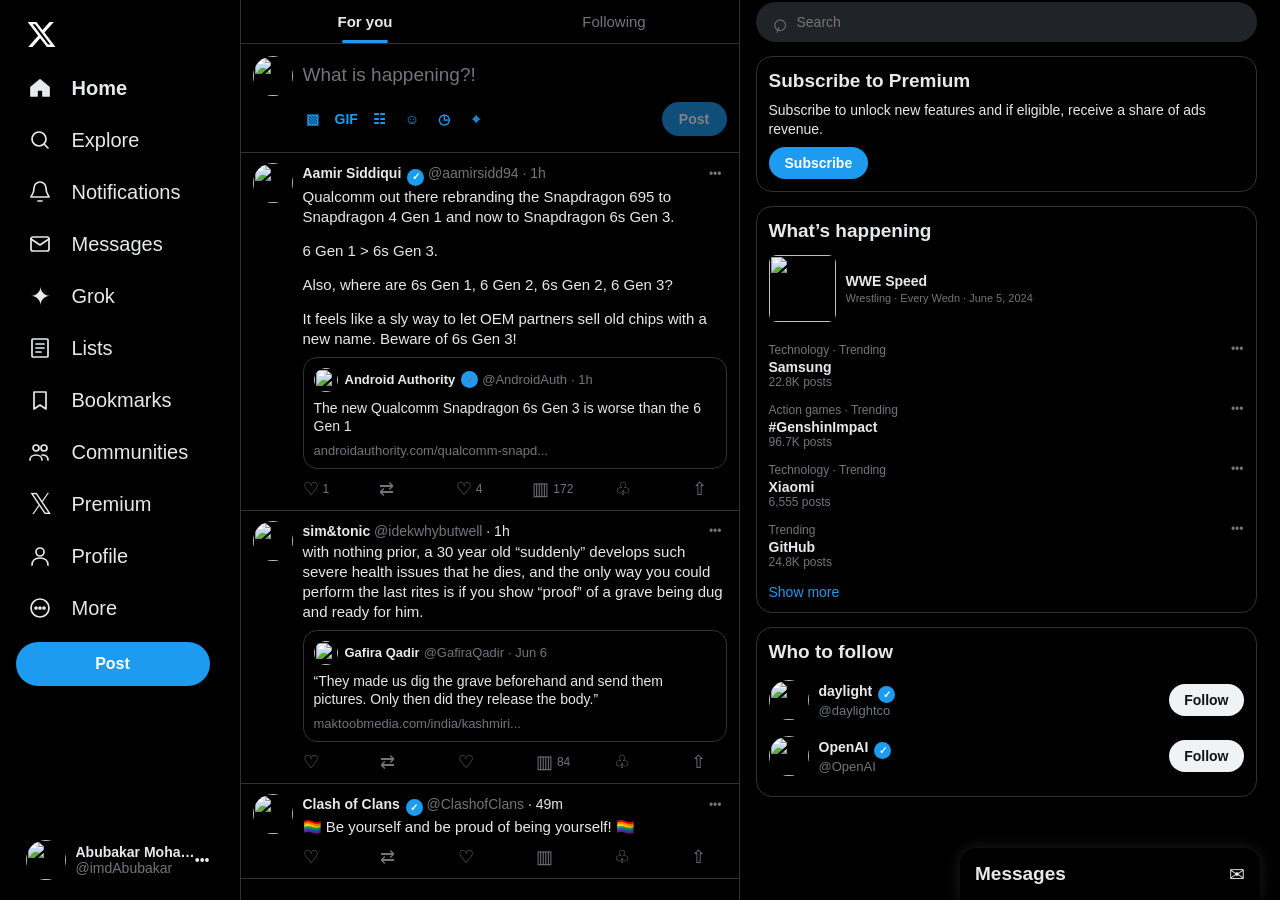
==== home.html @ 5f55f304 "Update print statement from 'Hello' to 'Goodbye'" ====
<!DOCTYPE html>
<html lang="en">
<head>
<meta charset="UTF-8">
<meta name="viewport" content="width=device-width, initial-scale=1.0">

<title>Home / X</title>

<style>

/* =========================================================
   RESET
========================================================= */

* {
    box-sizing: border-box;
    margin: 0;
    padding: 0;
}

html,
body {
    background: #000;
    color: #e7e9ea;
    font-family: Arial, Helvetica, sans-serif;
}

body {
    min-height: 100vh;
}

button,
input,
textarea {
    font-family: inherit;
}

button {
    border: none;
    cursor: pointer;
}

a {
    color: inherit;
    text-decoration: none;
}


/* =========================================================
   APP
========================================================= */

.app {
    width: 100%;
    max-width: 1265px;
    min-height: 100vh;
    margin: 0 auto;

    display: grid;
    grid-template-columns: 232px 500px 1fr;
}


/* =========================================================
   LEFT SIDEBAR
========================================================= */

.left-sidebar {
    position: relative;
}

.sidebar-inner {
    position: fixed;
    top: 0;

    width: 232px;
    height: 100vh;

    padding: 8px 20px 10px 8px;

    display: flex;
    flex-direction: column;
}


/* X LOGO */

.x-logo {
    width: 52px;
    height: 52px;

    display: flex;
    align-items: center;
    justify-content: center;

    margin-bottom: 2px;
}

.x-logo svg {
    width: 31px;
    height: 31px;

    fill: white;
}


/* NAVIGATION */

.main-nav {
    display: flex;
    flex-direction: column;
}

.nav-item {
    height: 52px;

    padding: 0 12px;

    display: flex;
    align-items: center;

    gap: 19px;

    border-radius: 30px;

    font-size: 20px;
    font-weight: 400;

    transition: background .15s ease;
}

.nav-item:hover {
    background: rgba(231,233,234,.1);
}

.nav-item.active {
    font-weight: 700;
}

.nav-icon {
    width: 25px;
    height: 25px;

    display: flex;
    align-items: center;
    justify-content: center;

    flex-shrink: 0;
}

.nav-icon svg {
    width: 24px;
    height: 24px;

    fill: none;
    stroke: currentColor;

    stroke-width: 1.7;

    stroke-linecap: round;
    stroke-linejoin: round;
}

.nav-item.active svg {
    fill: currentColor;
}

.grok-icon {
    font-size: 25px;
}

.x-small {
    font-size: 29px;
}


/* =========================================================
   POST BUTTON
========================================================= */

.post-button {
    width: 194px;
    height: 44px;

    margin-top: 8px;

    border-radius: 9999px;

    background: #1d9bf0;
    color: white;

    font-size: 16px;
    font-weight: 700;

    transition: background .2s;
}

.post-button:hover {
    background: #1a8cd8;
}


/* =========================================================
   ACCOUNT
========================================================= */

.user-account {
    margin-top: auto;

    padding: 10px;

    display: flex;
    align-items: center;

    border-radius: 50px;

    cursor: pointer;
}

.user-account:hover {
    background: rgba(231,233,234,.1);
}

.avatar {
    width: 40px;
    height: 40px;

    border-radius: 50%;

    object-fit: cover;

    flex-shrink: 0;
}

.user-info {
    min-width: 0;

    margin-left: 10px;

    display: flex;
    flex-direction: column;
}

.user-info strong {
    font-size: 14px;

    white-space: nowrap;
    overflow: hidden;
    text-overflow: ellipsis;
}

.user-info span {
    color: #71767b;
    font-size: 14px;
}

.more-user {
    margin-left: auto;

    background: transparent;
    color: #e7e9ea;

    font-size: 14px;
}


/* =========================================================
   MAIN FEED
========================================================= */

.feed {
    min-width: 0;

    border-left: 1px solid #2f3336;
    border-right: 1px solid #2f3336;
}


/* =========================================================
   FEED HEADER
========================================================= */

.feed-header {
    height: 44px;

    position: sticky;
    top: 0;

    z-index: 20;

    display: grid;
    grid-template-columns: 1fr 1fr;

    background: rgba(0,0,0,.85);

    backdrop-filter: blur(12px);

    border-bottom: 1px solid #2f3336;
}

.tab {
    position: relative;

    background: transparent;

    color: #71767b;

    font-size: 15px;
    font-weight: 500;
}

.tab:hover {
    background: rgba(231,233,234,.08);
}

.active-tab {
    color: #e7e9ea;
    font-weight: 700;
}

.active-tab::after {
    content: "";

    position: absolute;

    width: 46px;
    height: 3px;

    bottom: 0;
    left: 50%;

    transform: translateX(-50%);

    border-radius: 999px;

    background: #1d9bf0;
}


/* =========================================================
   COMPOSER
========================================================= */

.composer {
    display: flex;

    padding: 12px;

    border-bottom: 1px solid #2f3336;
}

.composer-content {
    flex: 1;

    margin-left: 10px;
}

#postInput {
    width: 100%;

    min-height: 38px;

    padding: 8px 0;

    resize: none;

    outline: none;
    border: none;

    background: transparent;

    color: #e7e9ea;

    font-size: 19px;

    overflow: hidden;
}

#postInput::placeholder {
    color: #71767b;
}

.composer-bottom {
    min-height: 42px;

    display: flex;
    align-items: center;
    justify-content: space-between;
}

.composer-tools {
    display: flex;
    align-items: center;

    gap: 12px;
}

.composer-tools button {
    min-width: 20px;

    background: transparent;

    color: #1d9bf0;

    font-size: 14px;
    font-weight: 600;
}

.composer-tools button:hover {
    opacity: .7;
}

.publish-button {
    min-width: 65px;
    height: 34px;

    padding: 0 15px;

    border-radius: 999px;

    background: #1d9bf0;
    color: white;

    font-size: 14px;
    font-weight: 700;
}

.publish-button:disabled {
    opacity: .5;
    cursor: default;
}


/* =========================================================
   POSTS
========================================================= */

.post {
    display: flex;

    padding: 10px 12px;

    border-bottom: 1px solid #2f3336;

    transition: background .15s;
}

.post:hover {
    background: rgba(255,255,255,.025);
}

.post-body {
    flex: 1;

    min-width: 0;

    margin-left: 10px;
}


/* POST HEADER */

.post-header {
    display: flex;
    justify-content: space-between;

    font-size: 14px;

    line-height: 20px;
}

.post-header > div {
    min-width: 0;

    overflow: hidden;

    white-space: nowrap;

    text-overflow: ellipsis;
}

.post-header strong {
    font-weight: 700;
}

.handle,
.time,
.dot,
.quoted-header > span {
    color: #71767b;
}

.verified {
    display: inline-flex;

    width: 17px;
    height: 17px;

    margin-left: 2px;

    align-items: center;
    justify-content: center;

    border-radius: 50%;

    background: #1d9bf0;

    color: #fff;

    font-size: 10px;
    font-weight: 800;

    vertical-align: -2px;
}

.post-more {
    padding: 0 5px;

    background: transparent;

    color: #71767b;

    font-size: 12px;
}

.post-more:hover {
    color: #1d9bf0;
}


/* POST TEXT */

.post-text {
    margin-top: 1px;

    color: #e7e9ea;

    font-size: 15px;

    line-height: 20px;
}

.post-text p {
    margin-bottom: 14px;
}

.post-text p:last-child {
    margin-bottom: 8px;
}


/* =========================================================
   QUOTED POST
========================================================= */

.quoted-post {
    margin-top: 7px;

    padding: 10px;

    border: 1px solid #2f3336;

    border-radius: 14px;
}

.quoted-header {
    display: flex;
    align-items: center;

    gap: 4px;

    font-size: 13px;

    white-space: nowrap;

    overflow: hidden;
}

.small-avatar {
    width: 24px;
    height: 24px;

    margin-right: 3px;

    border-radius: 50%;

    object-fit: cover;
}

.quoted-text {
    margin-top: 7px;

    font-size: 14px;

    line-height: 18px;
}

.quoted-link {
    margin-top: 8px;

    color: #71767b;

    font-size: 13px;

    overflow: hidden;

    white-space: nowrap;

    text-overflow: ellipsis;
}


/* =========================================================
   POST ACTIONS
========================================================= */

.post-actions {
    max-width: 450px;

    margin-top: 9px;

    display: flex;
    align-items: center;
    justify-content: space-between;
}

.action {
    min-width: 35px;

    display: flex;
    align-items: center;

    gap: 4px;

    background: transparent;

    color: #71767b;

    font-size: 18px;

    transition: .15s;
}

.action small {
    font-size: 12px;
}

.action:hover {
    color: #1d9bf0;
}

.action.like:hover,
.action.like.liked {
    color: #f91880;
}

.action.repost:hover,
.action.repost.reposted {
    color: #00ba7c;
}

.action.bookmark.saved {
    color: #1d9bf0;
}


/* =========================================================
   RIGHT SIDEBAR
========================================================= */

.right-sidebar {
    min-width: 0;

    padding: 0 16px;
}


/* SEARCH */

.search-box {
    height: 40px;

    margin-top: 2px;

    padding: 0 16px;

    display: flex;
    align-items: center;

    border-radius: 999px;

    background: #202327;
}

.search-icon {
    color: #71767b;

    font-size: 25px;

    transform: rotate(-20deg);
}

.search-box input {
    width: 100%;

    margin-left: 10px;

    outline: none;
    border: none;

    background: transparent;

    color: #e7e9ea;

    font-size: 14px;
}

.search-box:focus-within {
    border: 1px solid #1d9bf0;
}


/* =========================================================
   SIDE CARDS
========================================================= */

.side-card {
    margin-top: 14px;

    padding: 12px;

    border: 1px solid #2f3336;

    border-radius: 16px;
}

.side-card h2 {
    margin-bottom: 8px;

    font-size: 19px;

    line-height: 24px;
}


/* PREMIUM */

.premium-card p {
    color: #e7e9ea;

    font-size: 14px;

    line-height: 19px;
}

.premium-card button {
    height: 32px;

    margin-top: 8px;

    padding: 0 16px;

    border-radius: 999px;

    background: #1d9bf0;

    color: white;

    font-size: 14px;
    font-weight: 700;
}

.premium-card button:hover {
    background: #1a8cd8;
}


/* =========================================================
   WHAT'S HAPPENING
========================================================= */

.trend-feature {
    margin: 12px 0 14px;

    display: flex;

    gap: 10px;
}

.trend-feature img {
    width: 67px;
    height: 67px;

    border-radius: 8px;

    object-fit: cover;
}

.trend-feature div {
    min-width: 0;

    display: flex;
    flex-direction: column;
    justify-content: center;
}

.trend-feature strong {
    font-size: 14px;
}

.trend-feature span {
    margin-top: 3px;

    color: #71767b;

    font-size: 11px;

    white-space: nowrap;

    overflow: hidden;

    text-overflow: ellipsis;
}


/* TREND ITEM */

.trend-item {
    position: relative;

    padding: 7px 0;
}

.trend-item span,
.trend-item small {
    display: block;

    color: #71767b;

    font-size: 12px;
}

.trend-item strong {
    display: block;

    margin-top: 2px;

    font-size: 14px;
}

.trend-item button {
    position: absolute;

    top: 6px;
    right: 0;

    background: transparent;

    color: #71767b;

    font-size: 12px;
}

.show-more {
    display: block;

    margin-top: 8px;

    color: #1d9bf0;

    font-size: 14px;
}


/* =========================================================
   WHO TO FOLLOW
========================================================= */

.follow-item {
    padding: 8px 0;

    display: flex;
    align-items: center;

    gap: 10px;
}

.follow-item img {
    width: 40px;
    height: 40px;

    border-radius: 50%;

    object-fit: cover;
}

.follow-item > div {
    min-width: 0;

    flex: 1;
}

.follow-item strong {
    font-size: 14px;
}

.follow-item small {
    display: block;

    color: #71767b;

    font-size: 13px;
}

.follow-item button {
    height: 32px;

    padding: 0 15px;

    border-radius: 999px;

    background: #eff3f4;

    color: #0f1419;

    font-size: 14px;
    font-weight: 700;
}


/* =========================================================
   FLOATING MESSAGES
========================================================= */

.messages {
    position: fixed;

    right: 20px;
    bottom: 0;

    width: 300px;
    height: 52px;

    padding: 0 15px;

    display: flex;
    align-items: center;
    justify-content: space-between;

    border-radius: 16px 16px 0 0;

    background: #000;

    box-shadow:
        0 0 15px rgba(255,255,255,.12);

    font-size: 19px;
    font-weight: 700;
}

.messages button {
    background: transparent;

    color: #e7e9ea;

    font-size: 19px;
}


/* =========================================================
   MOBILE / TABLET
========================================================= */

@media (max-width:1100px) {

    .app {
        grid-template-columns:
            88px
            minmax(500px,600px)
            1fr;
    }

    .sidebar-inner {
        width: 88px;

        padding-right: 8px;
    }

    .nav-item {
        justify-content: center;

        padding: 0;
    }

    .nav-item > span:last-child {
        display: none;
    }

    .post-button {
        width: 52px;

        font-size: 0;
    }

    .post-button::after {
        content: "+";

        font-size: 25px;
    }

    .user-info,
    .more-user {
        display: none;
    }

    .user-account {
        justify-content: center;
    }

    .right-sidebar {
        display: none;
    }
}


@media (max-width:650px) {

    .app {
        display: block;

        width: 100%;
    }

    .left-sidebar {
        display: none;
    }

    .feed {
        width: 100%;

        border-left: none;
        border-right: none;
    }

    .right-sidebar {
        display: none;
    }

    .messages {
        display: none;
    }

    .post {
        padding: 10px;
    }

    .composer {
        padding: 10px;
    }

    .post-actions {
        max-width: 100%;
    }
}


/* =========================================================
   SCROLLBAR
========================================================= */

::-webkit-scrollbar {
    width: 8px;
}

::-webkit-scrollbar-track {
    background: #000;
}

::-webkit-scrollbar-thumb {
    background: #2f3336;

    border-radius: 10px;
}

</style>
</head>


<body>


<div class="app">


<!-- =====================================================
     LEFT SIDEBAR
====================================================== -->

<aside class="left-sidebar">

    <div class="sidebar-inner">

        <!-- X LOGO -->

        <div class="x-logo">

            <svg viewBox="0 0 24 24">

                <path d="
                    M18.244 2.25h3.308l-7.227 8.26
                    8.502 11.24H16.17l-5.214-6.817
                    -5.962 6.817H1.684l7.73-8.835L1.254
                    2.25H8.08l4.713 6.231L18.244 2.25z
                    M17.083 19.77h1.833L7.084 4.126H5.117
                    L17.083 19.77z
                "/>

            </svg>

        </div>


        <!-- NAVIGATION -->

        <nav class="main-nav">


            <a href="#" class="nav-item active">

                <span class="nav-icon">

                    <svg viewBox="0 0 24 24">

                        <path d="
                            M21 20v-8.5L12 4
                            3 11.5V20h6v-6h6v6h6z
                        "/>

                    </svg>

                </span>

                <span>Home</span>

            </a>


            <a href="#" class="nav-item">

                <span class="nav-icon">

                    <svg viewBox="0 0 24 24">

                        <circle cx="11" cy="11" r="7"/>
                        <path d="m20 20-4-4"/>

                    </svg>

                </span>

                <span>Explore</span>

            </a>


            <a href="#" class="nav-item">

                <span class="nav-icon">

                    <svg viewBox="0 0 24 24">

                        <path d="
                            M18 8a6 6 0 0 0-12 0
                            c0 7-3 7-3 9h18
                            c0-2-3-2-3-9
                        "/>

                        <path d="M10 21h4"/>

                    </svg>

                </span>

                <span>Notifications</span>

            </a>


            <a href="#" class="nav-item">

                <span class="nav-icon">

                    <svg viewBox="0 0 24 24">

                        <rect x="3" y="5"
                              width="18"
                              height="14"
                              rx="2"/>

                        <path d="m3 7 9 6 9-6"/>

                    </svg>

                </span>

                <span>Messages</span>

            </a>


            <a href="#" class="nav-item">

                <span class="nav-icon">

                    <span class="grok-icon">✦</span>

                </span>

                <span>Grok</span>

            </a>


            <a href="#" class="nav-item">

                <span class="nav-icon">

                    <svg viewBox="0 0 24 24">

                        <rect x="4" y="3"
                              width="16"
                              height="18"
                              rx="1"/>

                        <path d="M8 8h8"/>
                        <path d="M8 12h8"/>
                        <path d="M8 16h5"/>

                    </svg>

                </span>

                <span>Lists</span>

            </a>


            <a href="#" class="nav-item">

                <span class="nav-icon">

                    <svg viewBox="0 0 24 24">

                        <path d="
                            M6 4h12v17
                            l-6-4-6 4V4z
                        "/>

                    </svg>

                </span>

                <span>Bookmarks</span>

            </a>


            <a href="#" class="nav-item">

                <span class="nav-icon">

                    <svg viewBox="0 0 24 24">

                        <circle cx="8" cy="8" r="3"/>
                        <circle cx="16" cy="8" r="3"/>

                        <path d="
                            M2 20c0-3
                            2.5-5 6-5
                            s6 2 6 5
                        "/>

                        <path d="
                            M14 15
                            c4 0 6 2 6 5
                        "/>

                    </svg>

                </span>

                <span>Communities</span>

            </a>


            <a href="#" class="nav-item">

                <span class="nav-icon x-small">
                    𝕏
                </span>

                <span>Premium</span>

            </a>


            <a href="#" class="nav-item">

                <span class="nav-icon">

                    <svg viewBox="0 0 24 24">

                        <circle cx="12" cy="8" r="4"/>

                        <path d="
                            M4 21c0-4
                            3-7 8-7
                            s8 3 8 7
                        "/>

                    </svg>

                </span>

                <span>Profile</span>

            </a>


            <a href="#" class="nav-item">

                <span class="nav-icon">

                    <svg viewBox="0 0 24 24">

                        <circle cx="12" cy="12" r="9"/>

                        <circle cx="8" cy="12" r="1"/>
                        <circle cx="12" cy="12" r="1"/>
                        <circle cx="16" cy="12" r="1"/>

                    </svg>

                </span>

                <span>More</span>

            </a>


        </nav>


        <!-- POST -->

        <button class="post-button">
            Post
        </button>


        <!-- ACCOUNT -->

        <div class="user-account">

            <img
                class="avatar"
                src="https://i.pravatar.cc/100?img=12"
                alt=""
            >

            <div class="user-info">

                <strong>
                    Abubakar Mohammed
                </strong>

                <span>
                    @imdAbubakar
                </span>

            </div>

            <button class="more-user">
                •••
            </button>

        </div>

    </div>

</aside>



<!-- =====================================================
     MAIN FEED
====================================================== -->

<main class="feed">


    <!-- TABS -->

    <div class="feed-header">

        <button class="tab active-tab">
            For you
        </button>

        <button class="tab">
            Following
        </button>

    </div>



    <!-- COMPOSER -->

    <section class="composer">

        <img
            class="avatar"
            src="https://i.pravatar.cc/100?img=12"
            alt=""
        >

        <div class="composer-content">

            <textarea
                id="postInput"
                rows="1"
                placeholder="What is happening?!"
            ></textarea>


            <div class="composer-bottom">


                <div class="composer-tools">

                    <button title="Media">
                        ▧
                    </button>

                    <button title="GIF">
                        GIF
                    </button>

                    <button title="Poll">
                        ☷
                    </button>

                    <button title="Emoji">
                        ☺
                    </button>

                    <button title="Schedule">
                        ◷
                    </button>

                    <button title="Location">
                        ⌖
                    </button>

                </div>


                <button
                    id="publishPost"
                    class="publish-button"
                    disabled
                >
                    Post
                </button>

            </div>

        </div>

    </section>



    <!-- =================================================
         POST 1
    ================================================== -->

    <article class="post">

        <img
            class="avatar"
            src="https://i.pravatar.cc/100?img=11"
            alt=""
        >

        <div class="post-body">


            <div class="post-header">

                <div>

                    <strong>
                        Aamir Siddiqui
                    </strong>

                    <span class="verified">
                        ✓
                    </span>

                    <span class="handle">
                        @aamirsidd94
                    </span>

                    <span class="dot">
                        ·
                    </span>

                    <span class="time">
                        1h
                    </span>

                </div>

                <button class="post-more">
                    •••
                </button>

            </div>


            <div class="post-text">

                <p>
                    Qualcomm out there rebranding the Snapdragon 695
                    to Snapdragon 4 Gen 1 and now to Snapdragon 6s Gen 3.
                </p>

                <p>
                    6 Gen 1 &gt; 6s Gen 3.
                </p>

                <p>
                    Also, where are 6s Gen 1, 6 Gen 2,
                    6s Gen 2, 6 Gen 3?
                </p>

                <p>
                    It feels like a sly way to let OEM partners
                    sell old chips with a new name.
                    Beware of 6s Gen 3!
                </p>

            </div>


            <!-- QUOTE -->

            <div class="quoted-post">

                <div class="quoted-header">

                    <img
                        class="small-avatar"
                        src="https://i.pravatar.cc/50?img=13"
                        alt=""
                    >

                    <strong>
                        Android Authority
                    </strong>

                    <span class="verified">
                        ✓
                    </span>

                    <span class="handle">
                        @AndroidAuth
                    </span>

                    <span>
                        · 1h
                    </span>

                </div>

                <div class="quoted-text">

                    The new Qualcomm Snapdragon 6s Gen 3
                    is worse than the 6 Gen 1

                </div>

                <div class="quoted-link">
                    androidauthority.com/qualcomm-snapd...
                </div>

            </div>


            <!-- ACTIONS -->

            <div class="post-actions">

                <button class="action comment">
                    <span>♡</span>
                    <small>1</small>
                </button>

                <button class="action repost">
                    <span>⇄</span>
                </button>

                <button class="action like">
                    <span>♡</span>
                    <small>4</small>
                </button>

                <button class="action views">
                    <span>▥</span>
                    <small>172</small>
                </button>

                <button class="action bookmark">
                    <span>♧</span>
                </button>

                <button class="action share">
                    <span>⇧</span>
                </button>

            </div>

        </div>

    </article>



    <!-- =================================================
         POST 2
    ================================================== -->

    <article class="post">

        <img
            class="avatar"
            src="https://i.pravatar.cc/100?img=47"
            alt=""
        >

        <div class="post-body">


            <div class="post-header">

                <div>

                    <strong>
                        sim&tonic
                    </strong>

                    <span class="handle">
                        @idekwhybutwell
                    </span>

                    <span>
                        · 1h
                    </span>

                </div>

                <button class="post-more">
                    •••
                </button>

            </div>


            <div class="post-text">

                <p>
                    with nothing prior, a 30 year old “suddenly”
                    develops such severe health issues that he dies,
                    and the only way you could perform the last rites
                    is if you show “proof” of a grave being dug and
                    ready for him.
                </p>

            </div>


            <div class="quoted-post">

                <div class="quoted-header">

                    <img
                        class="small-avatar"
                        src="https://i.pravatar.cc/50?img=32"
                        alt=""
                    >

                    <strong>
                        Gafira Qadir
                    </strong>

                    <span class="handle">
                        @GafiraQadir
                    </span>

                    <span>
                        · Jun 6
                    </span>

                </div>


                <div class="quoted-text">

                    “They made us dig the grave beforehand
                    and send them pictures. Only then did
                    they release the body.”

                </div>


                <div class="quoted-link">
                    maktoobmedia.com/india/kashmiri...
                </div>

            </div>


            <div class="post-actions">

                <button class="action comment">
                    <span>♡</span>
                </button>

                <button class="action repost">
                    <span>⇄</span>
                </button>

                <button class="action like">
                    <span>♡</span>
                </button>

                <button class="action views">
                    <span>▥</span>
                    <small>84</small>
                </button>

                <button class="action bookmark">
                    <span>♧</span>
                </button>

                <button class="action share">
                    <span>⇧</span>
                </button>

            </div>

        </div>

    </article>



    <!-- =================================================
         POST 3
    ================================================== -->

    <article class="post">

        <img
            class="avatar"
            src="https://i.pravatar.cc/100?img=5"
            alt=""
        >

        <div class="post-body">

            <div class="post-header">

                <div>

                    <strong>
                        Clash of Clans
                    </strong>

                    <span class="verified">
                        ✓
                    </span>

                    <span class="handle">
                        @ClashofClans
                    </span>

                    <span>
                        · 49m
                    </span>

                </div>

                <button class="post-more">
                    •••
                </button>

            </div>


            <div class="post-text">

                🏳️‍🌈 Be yourself and be proud
                of being yourself! 🏳️‍🌈

            </div>


            <div class="post-actions">

                <button class="action comment">
                    <span>♡</span>
                </button>

                <button class="action repost">
                    <span>⇄</span>
                </button>

                <button class="action like">
                    <span>♡</span>
                </button>

                <button class="action views">
                    <span>▥</span>
                </button>

                <button class="action bookmark">
                    <span>♧</span>
                </button>

                <button class="action share">
                    <span>⇧</span>
                </button>

            </div>

        </div>

    </article>


</main>



<!-- =====================================================
     RIGHT SIDEBAR
====================================================== -->

<aside class="right-sidebar">


    <!-- SEARCH -->

    <div class="search-box">

        <span class="search-icon">
            ⌕
        </span>

        <input
            id="searchInput"
            type="text"
            placeholder="Search"
        >

    </div>



    <!-- PREMIUM -->

    <section class="side-card premium-card">

        <h2>
            Subscribe to Premium
        </h2>

        <p>
            Subscribe to unlock new features and if eligible,
            receive a share of ads revenue.
        </p>

        <button>
            Subscribe
        </button>

    </section>



    <!-- WHAT'S HAPPENING -->

    <section class="side-card trends">

        <h2>
            What’s happening
        </h2>


        <div class="trend-feature">

            <img
                src="https://i.pravatar.cc/80?img=8"
                alt=""
            >

            <div>

                <strong>
                    WWE Speed
                </strong>

                <span>
                    Wrestling · Every Wedn · June 5, 2024
                </span>

            </div>

        </div>


        <div class="trend-item">

            <span>
                Technology · Trending
            </span>

            <strong>
                Samsung
            </strong>

            <small>
                22.8K posts
            </small>

            <button>
                •••
            </button>

        </div>


        <div class="trend-item">

            <span>
                Action games · Trending
            </span>

            <strong>
                #GenshinImpact
            </strong>

            <small>
                96.7K posts
            </small>

            <button>
                •••
            </button>

        </div>


        <div class="trend-item">

            <span>
                Technology · Trending
            </span>

            <strong>
                Xiaomi
            </strong>

            <small>
                6,555 posts
            </small>

            <button>
                •••
            </button>

        </div>


        <div class="trend-item">

            <span>
                Trending
            </span>

            <strong>
                GitHub
            </strong>

            <small>
                24.8K posts
            </small>

            <button>
                •••
            </button>

        </div>


        <a href="#" class="show-more">
            Show more
        </a>

    </section>



    <!-- WHO TO FOLLOW -->

    <section class="side-card follow-card">

        <h2>
            Who to follow
        </h2>


        <div class="follow-item">

            <img
                src="https://i.pravatar.cc/80?img=9"
                alt=""
            >

            <div>

                <strong>
                    daylight
                </strong>

                <span class="verified">
                    ✓
                </span>

                <small>
                    @daylightco
                </small>

            </div>

            <button>
                Follow
            </button>

        </div>


        <div class="follow-item">

            <img
                src="https://i.pravatar.cc/80?img=14"
                alt=""
            >

            <div>

                <strong>
                    OpenAI
                </strong>

                <span class="verified">
                    ✓
                </span>

                <small>
                    @OpenAI
                </small>

            </div>

            <button>
                Follow
            </button>

        </div>

    </section>


</aside>



<!-- =====================================================
     MESSAGES
====================================================== -->

<div class="messages">

    <span>
        Messages
    </span>

    <button>
        ✉
    </button>

</div>


</div>



<script>

/* =========================================================
   COMPOSER
========================================================= */

const postInput =
    document.getElementById("postInput");

const publishPost =
    document.getElementById("publishPost");


postInput.addEventListener("input", function () {

    const text = this.value.trim();

    publishPost.disabled =
        text.length === 0;


    /* Auto resize */

    this.style.height = "auto";

    this.style.height =
        Math.min(this.scrollHeight, 180) + "px";

});


/* =========================================================
   ESCAPE HTML
========================================================= */

function escapeHTML(text) {

    const div =
        document.createElement("div");

    div.textContent = text;

    return div.innerHTML;
}


/* =========================================================
   CREATE POST
========================================================= */

publishPost.addEventListener("click", function () {

    const text =
        postInput.value.trim();

    if (!text) return;


    const post =
        document.createElement("article");

    post.className = "post";


    post.innerHTML = `

        <img
            class="avatar"
            src="https://i.pravatar.cc/100?img=12"
            alt=""
        >

        <div class="post-body">

            <div class="post-header">

                <div>

                    <strong>
                        Abubakar Mohammed
                    </strong>

                    <span class="handle">
                        @imdAbubakar
                    </span>

                    <span>
                        · now
                    </span>

                </div>

                <button class="post-more">
                    •••
                </button>

            </div>


            <div class="post-text">

                ${escapeHTML(text)}

            </div>


            <div class="post-actions">

                <button class="action comment">
                    <span>♡</span>
                </button>

                <button class="action repost">
                    <span>⇄</span>
                </button>

                <button class="action like">
                    <span>♡</span>
                </button>

                <button class="action views">
                    <span>▥</span>
                </button>

                <button class="action bookmark">
                    <span>♧</span>
                </button>

                <button class="action share">
                    <span>⇧</span>
                </button>

            </div>

        </div>
    `;


    document
        .querySelector(".composer")
        .after(post);


    postInput.value = "";

    postInput.style.height = "38px";

    publishPost.disabled = true;


    attachInteractions(post);

});


/* =========================================================
   POST INTERACTIONS
========================================================= */

function attachInteractions(post) {


    /* LIKE */

    post
        .querySelectorAll(".like")
        .forEach(button => {

            button.addEventListener("click", function () {

                this.classList.toggle("liked");

                const icon =
                    this.querySelector("span");

                icon.textContent =
                    this.classList.contains("liked")
                    ? "♥"
                    : "♡";

            });

        });


    /* REPOST */

    post
        .querySelectorAll(".repost")
        .forEach(button => {

            button.addEventListener("click", function () {

                this.classList.toggle("reposted");

            });

        });


    /* BOOKMARK */

    post
        .querySelectorAll(".bookmark")
        .forEach(button => {

            button.addEventListener("click", function () {

                this.classList.toggle("saved");

                const icon =
                    this.querySelector("span");

                icon.textContent =
                    this.classList.contains("saved")
                    ? "★"
                    : "♧";

            });

        });


    /* COMMENTS */

    post
        .querySelectorAll(".comment")
        .forEach(button => {

            button.addEventListener("click", function () {

                alert("Reply composer opened.");

            });

        });


    /* SHARE */

    post
        .querySelectorAll(".share")
        .forEach(button => {

            button.addEventListener("click", async function () {

                if (navigator.share) {

                    try {

                        await navigator.share({
                            title: "Post",
                            text: "Check out this post"
                        });

                    } catch (error) {}

                } else {

                    alert("Share button clicked.");

                }

            });

        });

}


/* Existing posts */

document
    .querySelectorAll(".post")
    .forEach(attachInteractions);


/* =========================================================
   TABS
========================================================= */

document
    .querySelectorAll(".tab")
    .forEach(tab => {

        tab.addEventListener("click", function () {

            document
                .querySelectorAll(".tab")
                .forEach(item => {

                    item.classList.remove(
                        "active-tab"
                    );

                });

            this.classList.add(
                "active-tab"
            );

        });

    });


/* =========================================================
   NAVIGATION
========================================================= */

document
    .querySelectorAll(".nav-item")
    .forEach(item => {

        item.addEventListener("click", function (event) {

            event.preventDefault();


            document
                .querySelectorAll(".nav-item")
                .forEach(nav => {

                    nav.classList.remove(
                        "active"
                    );

                });


            this.classList.add("active");

        });

    });


/* =========================================================
   FOLLOW
========================================================= */

document
    .querySelectorAll(".follow-item button")
    .forEach(button => {

        button.addEventListener("click", function () {

            if (
                this.textContent.trim() ===
                "Follow"
            ) {

                this.textContent =
                    "Following";

                this.style.background =
                    "#000";

                this.style.color =
                    "#e7e9ea";

                this.style.border =
                    "1px solid #536471";

            } else {

                this.textContent =
                    "Follow";

                this.style.background =
                    "#eff3f4";

                this.style.color =
                    "#0f1419";

                this.style.border =
                    "none";

            }

        });

    });


/* =========================================================
   SEARCH
========================================================= */

const searchInput =
    document.getElementById("searchInput");

searchInput.addEventListener(
    "keydown",
    function(event) {

        if (event.key === "Enter") {

            const query =
                this.value.trim();

            if (query) {

                console.log(
                    "Searching:",
                    query
                );

            }

        }

    }
);


/* =========================================================
   PREMIUM BUTTON
========================================================= */

document
    .querySelector(".premium-card button")
    .addEventListener("click", function () {

        alert(
            "Premium subscription demo."
        );

    });


/* =========================================================
   MESSAGE BUTTON
========================================================= */

document
    .querySelector(".messages button")
    .addEventListener("click", function () {

        alert(
            "Messages panel demo."
        );

    });


</script>

</body>
</html>
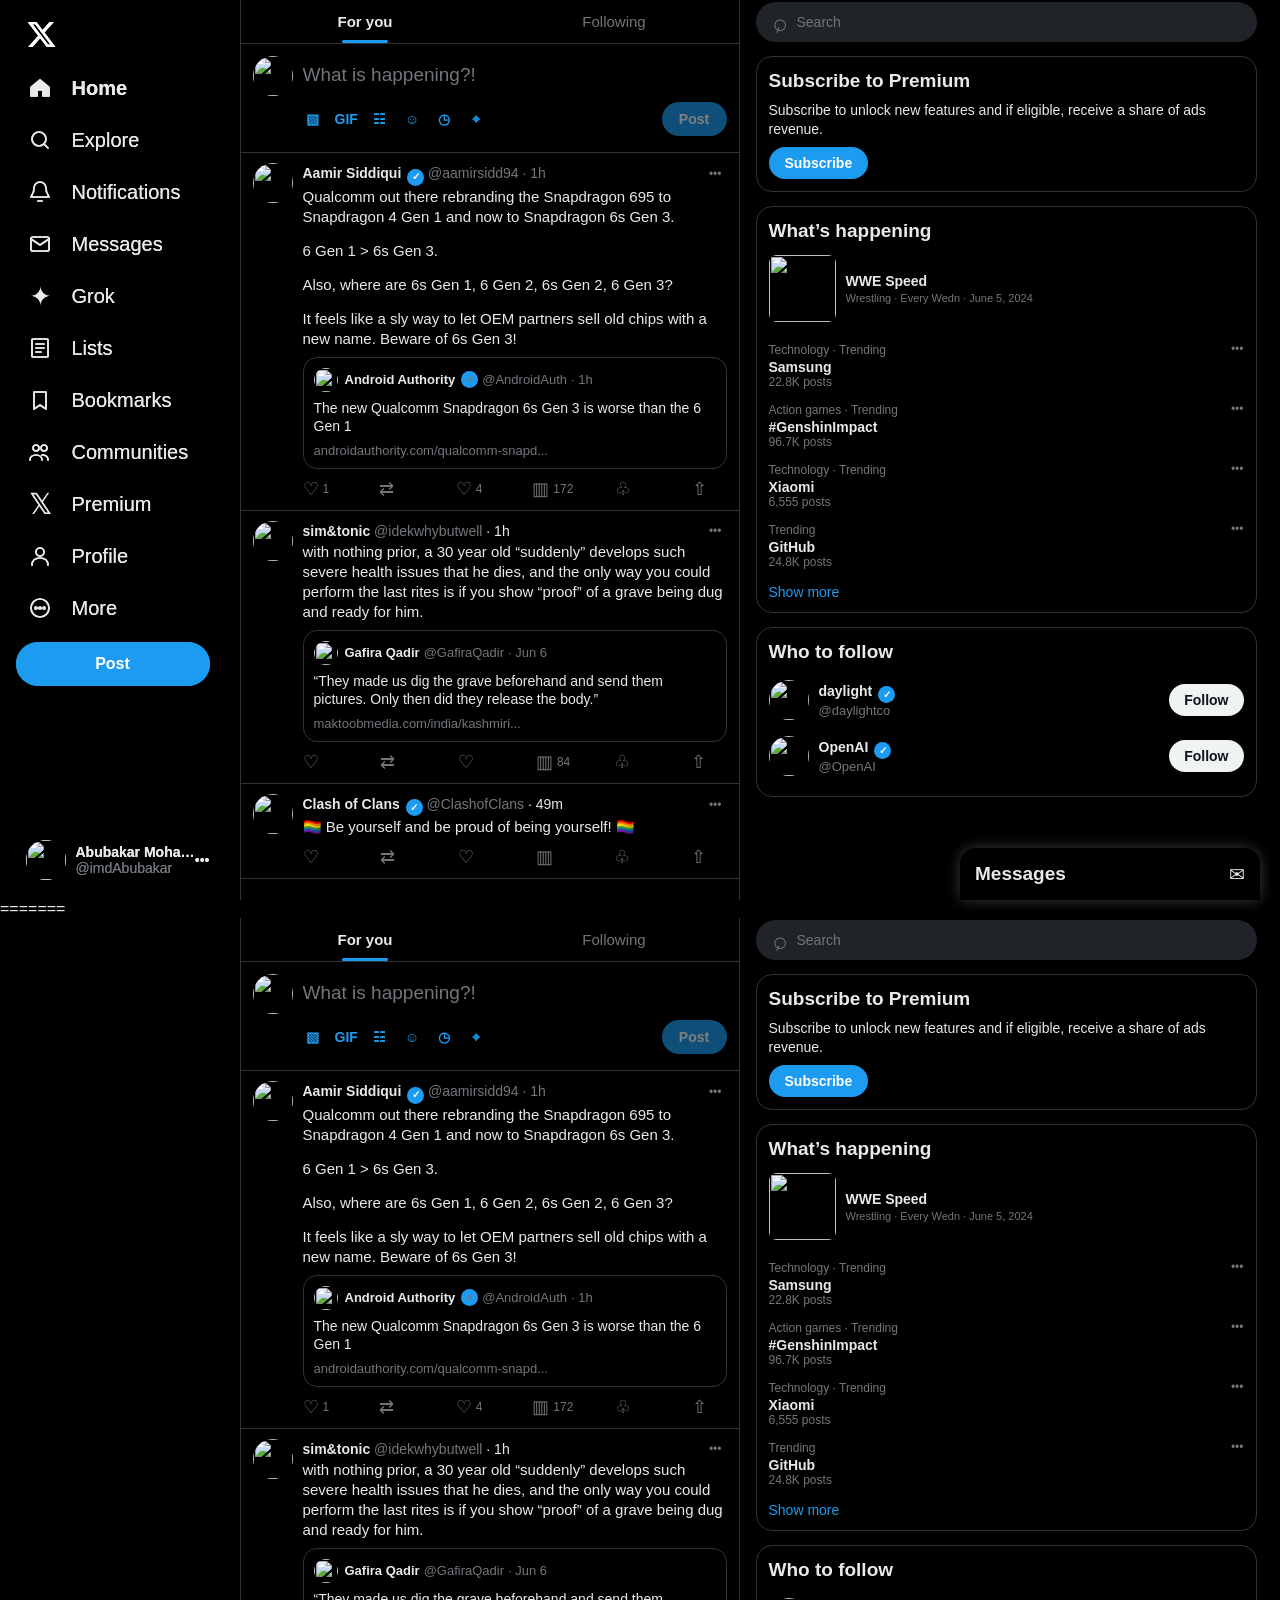
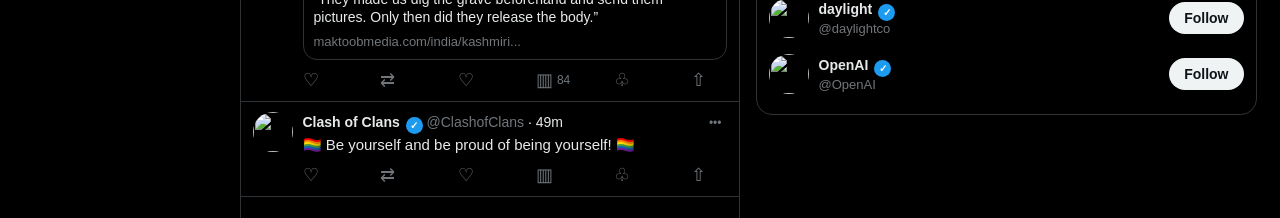
==== commit a1d6f592: "Update login redirect and home page" ====
--- a/home.html
+++ b/home.html
@@ -1,2573 +1,5147 @@
-<!DOCTYPE html>
-<html lang="en">
-<head>
-<meta charset="UTF-8">
-<meta name="viewport" content="width=device-width, initial-scale=1.0">
-
-<title>Home / X</title>
-
-<style>
-
-/* =========================================================
-   RESET
-========================================================= */
-
-* {
-    box-sizing: border-box;
-    margin: 0;
-    padding: 0;
-}
-
-html,
-body {
-    background: #000;
-    color: #e7e9ea;
-    font-family: Arial, Helvetica, sans-serif;
-}
-
-body {
-    min-height: 100vh;
-}
-
-button,
-input,
-textarea {
-    font-family: inherit;
-}
-
-button {
-    border: none;
-    cursor: pointer;
-}
-
-a {
-    color: inherit;
-    text-decoration: none;
-}
-
-
-/* =========================================================
-   APP
-========================================================= */
-
-.app {
-    width: 100%;
-    max-width: 1265px;
-    min-height: 100vh;
-    margin: 0 auto;
-
-    display: grid;
-    grid-template-columns: 232px 500px 1fr;
-}
-
-
-/* =========================================================
-   LEFT SIDEBAR
-========================================================= */
-
-.left-sidebar {
-    position: relative;
-}
-
-.sidebar-inner {
-    position: fixed;
-    top: 0;
-
-    width: 232px;
-    height: 100vh;
-
-    padding: 8px 20px 10px 8px;
-
-    display: flex;
-    flex-direction: column;
-}
-
-
-/* X LOGO */
-
-.x-logo {
-    width: 52px;
-    height: 52px;
-
-    display: flex;
-    align-items: center;
-    justify-content: center;
-
-    margin-bottom: 2px;
-}
-
-.x-logo svg {
-    width: 31px;
-    height: 31px;
-
-    fill: white;
-}
-
-
-/* NAVIGATION */
-
-.main-nav {
-    display: flex;
-    flex-direction: column;
-}
-
-.nav-item {
-    height: 52px;
-
-    padding: 0 12px;
-
-    display: flex;
-    align-items: center;
-
-    gap: 19px;
-
-    border-radius: 30px;
-
-    font-size: 20px;
-    font-weight: 400;
-
-    transition: background .15s ease;
-}
-
-.nav-item:hover {
-    background: rgba(231,233,234,.1);
-}
-
-.nav-item.active {
-    font-weight: 700;
-}
-
-.nav-icon {
-    width: 25px;
-    height: 25px;
-
-    display: flex;
-    align-items: center;
-    justify-content: center;
-
-    flex-shrink: 0;
-}
-
-.nav-icon svg {
-    width: 24px;
-    height: 24px;
-
-    fill: none;
-    stroke: currentColor;
-
-    stroke-width: 1.7;
-
-    stroke-linecap: round;
-    stroke-linejoin: round;
-}
-
-.nav-item.active svg {
-    fill: currentColor;
-}
-
-.grok-icon {
-    font-size: 25px;
-}
-
-.x-small {
-    font-size: 29px;
-}
-
-
-/* =========================================================
-   POST BUTTON
-========================================================= */
-
-.post-button {
-    width: 194px;
-    height: 44px;
-
-    margin-top: 8px;
-
-    border-radius: 9999px;
-
-    background: #1d9bf0;
-    color: white;
-
-    font-size: 16px;
-    font-weight: 700;
-
-    transition: background .2s;
-}
-
-.post-button:hover {
-    background: #1a8cd8;
-}
-
-
-/* =========================================================
-   ACCOUNT
-========================================================= */
-
-.user-account {
-    margin-top: auto;
-
-    padding: 10px;
-
-    display: flex;
-    align-items: center;
-
-    border-radius: 50px;
-
-    cursor: pointer;
-}
-
-.user-account:hover {
-    background: rgba(231,233,234,.1);
-}
-
-.avatar {
-    width: 40px;
-    height: 40px;
-
-    border-radius: 50%;
-
-    object-fit: cover;
-
-    flex-shrink: 0;
-}
-
-.user-info {
-    min-width: 0;
-
-    margin-left: 10px;
-
-    display: flex;
-    flex-direction: column;
-}
-
-.user-info strong {
-    font-size: 14px;
-
-    white-space: nowrap;
-    overflow: hidden;
-    text-overflow: ellipsis;
-}
-
-.user-info span {
-    color: #71767b;
-    font-size: 14px;
-}
-
-.more-user {
-    margin-left: auto;
-
-    background: transparent;
-    color: #e7e9ea;
-
-    font-size: 14px;
-}
-
-
-/* =========================================================
-   MAIN FEED
-========================================================= */
-
-.feed {
-    min-width: 0;
-
-    border-left: 1px solid #2f3336;
-    border-right: 1px solid #2f3336;
-}
-
-
-/* =========================================================
-   FEED HEADER
-========================================================= */
-
-.feed-header {
-    height: 44px;
-
-    position: sticky;
-    top: 0;
-
-    z-index: 20;
-
-    display: grid;
-    grid-template-columns: 1fr 1fr;
-
-    background: rgba(0,0,0,.85);
-
-    backdrop-filter: blur(12px);
-
-    border-bottom: 1px solid #2f3336;
-}
-
-.tab {
-    position: relative;
-
-    background: transparent;
-
-    color: #71767b;
-
-    font-size: 15px;
-    font-weight: 500;
-}
-
-.tab:hover {
-    background: rgba(231,233,234,.08);
-}
-
-.active-tab {
-    color: #e7e9ea;
-    font-weight: 700;
-}
-
-.active-tab::after {
-    content: "";
-
-    position: absolute;
-
-    width: 46px;
-    height: 3px;
-
-    bottom: 0;
-    left: 50%;
-
-    transform: translateX(-50%);
-
-    border-radius: 999px;
-
-    background: #1d9bf0;
-}
-
-
-/* =========================================================
-   COMPOSER
-========================================================= */
-
-.composer {
-    display: flex;
-
-    padding: 12px;
-
-    border-bottom: 1px solid #2f3336;
-}
-
-.composer-content {
-    flex: 1;
-
-    margin-left: 10px;
-}
-
-#postInput {
-    width: 100%;
-
-    min-height: 38px;
-
-    padding: 8px 0;
-
-    resize: none;
-
-    outline: none;
-    border: none;
-
-    background: transparent;
-
-    color: #e7e9ea;
-
-    font-size: 19px;
-
-    overflow: hidden;
-}
-
-#postInput::placeholder {
-    color: #71767b;
-}
-
-.composer-bottom {
-    min-height: 42px;
-
-    display: flex;
-    align-items: center;
-    justify-content: space-between;
-}
-
-.composer-tools {
-    display: flex;
-    align-items: center;
-
-    gap: 12px;
-}
-
-.composer-tools button {
-    min-width: 20px;
-
-    background: transparent;
-
-    color: #1d9bf0;
-
-    font-size: 14px;
-    font-weight: 600;
-}
-
-.composer-tools button:hover {
-    opacity: .7;
-}
-
-.publish-button {
-    min-width: 65px;
-    height: 34px;
-
-    padding: 0 15px;
-
-    border-radius: 999px;
-
-    background: #1d9bf0;
-    color: white;
-
-    font-size: 14px;
-    font-weight: 700;
-}
-
-.publish-button:disabled {
-    opacity: .5;
-    cursor: default;
-}
-
-
-/* =========================================================
-   POSTS
-========================================================= */
-
-.post {
-    display: flex;
-
-    padding: 10px 12px;
-
-    border-bottom: 1px solid #2f3336;
-
-    transition: background .15s;
-}
-
-.post:hover {
-    background: rgba(255,255,255,.025);
-}
-
-.post-body {
-    flex: 1;
-
-    min-width: 0;
-
-    margin-left: 10px;
-}
-
-
-/* POST HEADER */
-
-.post-header {
-    display: flex;
-    justify-content: space-between;
-
-    font-size: 14px;
-
-    line-height: 20px;
-}
-
-.post-header > div {
-    min-width: 0;
-
-    overflow: hidden;
-
-    white-space: nowrap;
-
-    text-overflow: ellipsis;
-}
-
-.post-header strong {
-    font-weight: 700;
-}
-
-.handle,
-.time,
-.dot,
-.quoted-header > span {
-    color: #71767b;
-}
-
-.verified {
-    display: inline-flex;
-
-    width: 17px;
-    height: 17px;
-
-    margin-left: 2px;
-
-    align-items: center;
-    justify-content: center;
-
-    border-radius: 50%;
-
-    background: #1d9bf0;
-
-    color: #fff;
-
-    font-size: 10px;
-    font-weight: 800;
-
-    vertical-align: -2px;
-}
-
-.post-more {
-    padding: 0 5px;
-
-    background: transparent;
-
-    color: #71767b;
-
-    font-size: 12px;
-}
-
-.post-more:hover {
-    color: #1d9bf0;
-}
-
-
-/* POST TEXT */
-
-.post-text {
-    margin-top: 1px;
-
-    color: #e7e9ea;
-
-    font-size: 15px;
-
-    line-height: 20px;
-}
-
-.post-text p {
-    margin-bottom: 14px;
-}
-
-.post-text p:last-child {
-    margin-bottom: 8px;
-}
-
-
-/* =========================================================
-   QUOTED POST
-========================================================= */
-
-.quoted-post {
-    margin-top: 7px;
-
-    padding: 10px;
-
-    border: 1px solid #2f3336;
-
-    border-radius: 14px;
-}
-
-.quoted-header {
-    display: flex;
-    align-items: center;
-
-    gap: 4px;
-
-    font-size: 13px;
-
-    white-space: nowrap;
-
-    overflow: hidden;
-}
-
-.small-avatar {
-    width: 24px;
-    height: 24px;
-
-    margin-right: 3px;
-
-    border-radius: 50%;
-
-    object-fit: cover;
-}
-
-.quoted-text {
-    margin-top: 7px;
-
-    font-size: 14px;
-
-    line-height: 18px;
-}
-
-.quoted-link {
-    margin-top: 8px;
-
-    color: #71767b;
-
-    font-size: 13px;
-
-    overflow: hidden;
-
-    white-space: nowrap;
-
-    text-overflow: ellipsis;
-}
-
-
-/* =========================================================
-   POST ACTIONS
-========================================================= */
-
-.post-actions {
-    max-width: 450px;
-
-    margin-top: 9px;
-
-    display: flex;
-    align-items: center;
-    justify-content: space-between;
-}
-
-.action {
-    min-width: 35px;
-
-    display: flex;
-    align-items: center;
-
-    gap: 4px;
-
-    background: transparent;
-
-    color: #71767b;
-
-    font-size: 18px;
-
-    transition: .15s;
-}
-
-.action small {
-    font-size: 12px;
-}
-
-.action:hover {
-    color: #1d9bf0;
-}
-
-.action.like:hover,
-.action.like.liked {
-    color: #f91880;
-}
-
-.action.repost:hover,
-.action.repost.reposted {
-    color: #00ba7c;
-}
-
-.action.bookmark.saved {
-    color: #1d9bf0;
-}
-
-
-/* =========================================================
-   RIGHT SIDEBAR
-========================================================= */
-
-.right-sidebar {
-    min-width: 0;
-
-    padding: 0 16px;
-}
-
-
-/* SEARCH */
-
-.search-box {
-    height: 40px;
-
-    margin-top: 2px;
-
-    padding: 0 16px;
-
-    display: flex;
-    align-items: center;
-
-    border-radius: 999px;
-
-    background: #202327;
-}
-
-.search-icon {
-    color: #71767b;
-
-    font-size: 25px;
-
-    transform: rotate(-20deg);
-}
-
-.search-box input {
-    width: 100%;
-
-    margin-left: 10px;
-
-    outline: none;
-    border: none;
-
-    background: transparent;
-
-    color: #e7e9ea;
-
-    font-size: 14px;
-}
-
-.search-box:focus-within {
-    border: 1px solid #1d9bf0;
-}
-
-
-/* =========================================================
-   SIDE CARDS
-========================================================= */
-
-.side-card {
-    margin-top: 14px;
-
-    padding: 12px;
-
-    border: 1px solid #2f3336;
-
-    border-radius: 16px;
-}
-
-.side-card h2 {
-    margin-bottom: 8px;
-
-    font-size: 19px;
-
-    line-height: 24px;
-}
-
-
-/* PREMIUM */
-
-.premium-card p {
-    color: #e7e9ea;
-
-    font-size: 14px;
-
-    line-height: 19px;
-}
-
-.premium-card button {
-    height: 32px;
-
-    margin-top: 8px;
-
-    padding: 0 16px;
-
-    border-radius: 999px;
-
-    background: #1d9bf0;
-
-    color: white;
-
-    font-size: 14px;
-    font-weight: 700;
-}
-
-.premium-card button:hover {
-    background: #1a8cd8;
-}
-
-
-/* =========================================================
-   WHAT'S HAPPENING
-========================================================= */
-
-.trend-feature {
-    margin: 12px 0 14px;
-
-    display: flex;
-
-    gap: 10px;
-}
-
-.trend-feature img {
-    width: 67px;
-    height: 67px;
-
-    border-radius: 8px;
-
-    object-fit: cover;
-}
-
-.trend-feature div {
-    min-width: 0;
-
-    display: flex;
-    flex-direction: column;
-    justify-content: center;
-}
-
-.trend-feature strong {
-    font-size: 14px;
-}
-
-.trend-feature span {
-    margin-top: 3px;
-
-    color: #71767b;
-
-    font-size: 11px;
-
-    white-space: nowrap;
-
-    overflow: hidden;
-
-    text-overflow: ellipsis;
-}
-
-
-/* TREND ITEM */
-
-.trend-item {
-    position: relative;
-
-    padding: 7px 0;
-}
-
-.trend-item span,
-.trend-item small {
-    display: block;
-
-    color: #71767b;
-
-    font-size: 12px;
-}
-
-.trend-item strong {
-    display: block;
-
-    margin-top: 2px;
-
-    font-size: 14px;
-}
-
-.trend-item button {
-    position: absolute;
-
-    top: 6px;
-    right: 0;
-
-    background: transparent;
-
-    color: #71767b;
-
-    font-size: 12px;
-}
-
-.show-more {
-    display: block;
-
-    margin-top: 8px;
-
-    color: #1d9bf0;
-
-    font-size: 14px;
-}
-
-
-/* =========================================================
-   WHO TO FOLLOW
-========================================================= */
-
-.follow-item {
-    padding: 8px 0;
-
-    display: flex;
-    align-items: center;
-
-    gap: 10px;
-}
-
-.follow-item img {
-    width: 40px;
-    height: 40px;
-
-    border-radius: 50%;
-
-    object-fit: cover;
-}
-
-.follow-item > div {
-    min-width: 0;
-
-    flex: 1;
-}
-
-.follow-item strong {
-    font-size: 14px;
-}
-
-.follow-item small {
-    display: block;
-
-    color: #71767b;
-
-    font-size: 13px;
-}
-
-.follow-item button {
-    height: 32px;
-
-    padding: 0 15px;
-
-    border-radius: 999px;
-
-    background: #eff3f4;
-
-    color: #0f1419;
-
-    font-size: 14px;
-    font-weight: 700;
-}
-
-
-/* =========================================================
-   FLOATING MESSAGES
-========================================================= */
-
-.messages {
-    position: fixed;
-
-    right: 20px;
-    bottom: 0;
-
-    width: 300px;
-    height: 52px;
-
-    padding: 0 15px;
-
-    display: flex;
-    align-items: center;
-    justify-content: space-between;
-
-    border-radius: 16px 16px 0 0;
-
-    background: #000;
-
-    box-shadow:
-        0 0 15px rgba(255,255,255,.12);
-
-    font-size: 19px;
-    font-weight: 700;
-}
-
-.messages button {
-    background: transparent;
-
-    color: #e7e9ea;
-
-    font-size: 19px;
-}
-
-
-/* =========================================================
-   MOBILE / TABLET
-========================================================= */
-
-@media (max-width:1100px) {
-
-    .app {
-        grid-template-columns:
-            88px
-            minmax(500px,600px)
-            1fr;
-    }
-
-    .sidebar-inner {
-        width: 88px;
-
-        padding-right: 8px;
-    }
-
-    .nav-item {
-        justify-content: center;
-
-        padding: 0;
-    }
-
-    .nav-item > span:last-child {
-        display: none;
-    }
-
-    .post-button {
-        width: 52px;
-
-        font-size: 0;
-    }
-
-    .post-button::after {
-        content: "+";
-
-        font-size: 25px;
-    }
-
-    .user-info,
-    .more-user {
-        display: none;
-    }
-
-    .user-account {
-        justify-content: center;
-    }
-
-    .right-sidebar {
-        display: none;
-    }
-}
-
-
-@media (max-width:650px) {
-
-    .app {
-        display: block;
-
-        width: 100%;
-    }
-
-    .left-sidebar {
-        display: none;
-    }
-
-    .feed {
-        width: 100%;
-
-        border-left: none;
-        border-right: none;
-    }
-
-    .right-sidebar {
-        display: none;
-    }
-
-    .messages {
-        display: none;
-    }
-
-    .post {
-        padding: 10px;
-    }
-
-    .composer {
-        padding: 10px;
-    }
-
-    .post-actions {
-        max-width: 100%;
-    }
-}
-
-
-/* =========================================================
-   SCROLLBAR
-========================================================= */
-
-::-webkit-scrollbar {
-    width: 8px;
-}
-
-::-webkit-scrollbar-track {
-    background: #000;
-}
-
-::-webkit-scrollbar-thumb {
-    background: #2f3336;
-
-    border-radius: 10px;
-}
-
-</style>
-</head>
-
-
-<body>
-
-
-<div class="app">
-
-
-<!-- =====================================================
-     LEFT SIDEBAR
-====================================================== -->
-
-<aside class="left-sidebar">
-
-    <div class="sidebar-inner">
-
-        <!-- X LOGO -->
-
-        <div class="x-logo">
-
-            <svg viewBox="0 0 24 24">
-
-                <path d="
-                    M18.244 2.25h3.308l-7.227 8.26
-                    8.502 11.24H16.17l-5.214-6.817
-                    -5.962 6.817H1.684l7.73-8.835L1.254
-                    2.25H8.08l4.713 6.231L18.244 2.25z
-                    M17.083 19.77h1.833L7.084 4.126H5.117
-                    L17.083 19.77z
-                "/>
-
-            </svg>
-
-        </div>
-
-
-        <!-- NAVIGATION -->
-
-        <nav class="main-nav">
-
-
-            <a href="#" class="nav-item active">
-
-                <span class="nav-icon">
-
-                    <svg viewBox="0 0 24 24">
-
-                        <path d="
-                            M21 20v-8.5L12 4
-                            3 11.5V20h6v-6h6v6h6z
-                        "/>
-
-                    </svg>
-
-                </span>
-
-                <span>Home</span>
-
-            </a>
-
-
-            <a href="#" class="nav-item">
-
-                <span class="nav-icon">
-
-                    <svg viewBox="0 0 24 24">
-
-                        <circle cx="11" cy="11" r="7"/>
-                        <path d="m20 20-4-4"/>
-
-                    </svg>
-
-                </span>
-
-                <span>Explore</span>
-
-            </a>
-
-
-            <a href="#" class="nav-item">
-
-                <span class="nav-icon">
-
-                    <svg viewBox="0 0 24 24">
-
-                        <path d="
-                            M18 8a6 6 0 0 0-12 0
-                            c0 7-3 7-3 9h18
-                            c0-2-3-2-3-9
-                        "/>
-
-                        <path d="M10 21h4"/>
-
-                    </svg>
-
-                </span>
-
-                <span>Notifications</span>
-
-            </a>
-
-
-            <a href="#" class="nav-item">
-
-                <span class="nav-icon">
-
-                    <svg viewBox="0 0 24 24">
-
-                        <rect x="3" y="5"
-                              width="18"
-                              height="14"
-                              rx="2"/>
-
-                        <path d="m3 7 9 6 9-6"/>
-
-                    </svg>
-
-                </span>
-
-                <span>Messages</span>
-
-            </a>
-
-
-            <a href="#" class="nav-item">
-
-                <span class="nav-icon">
-
-                    <span class="grok-icon">✦</span>
-
-                </span>
-
-                <span>Grok</span>
-
-            </a>
-
-
-            <a href="#" class="nav-item">
-
-                <span class="nav-icon">
-
-                    <svg viewBox="0 0 24 24">
-
-                        <rect x="4" y="3"
-                              width="16"
-                              height="18"
-                              rx="1"/>
-
-                        <path d="M8 8h8"/>
-                        <path d="M8 12h8"/>
-                        <path d="M8 16h5"/>
-
-                    </svg>
-
-                </span>
-
-                <span>Lists</span>
-
-            </a>
-
-
-            <a href="#" class="nav-item">
-
-                <span class="nav-icon">
-
-                    <svg viewBox="0 0 24 24">
-
-                        <path d="
-                            M6 4h12v17
-                            l-6-4-6 4V4z
-                        "/>
-
-                    </svg>
-
-                </span>
-
-                <span>Bookmarks</span>
-
-            </a>
-
-
-            <a href="#" class="nav-item">
-
-                <span class="nav-icon">
-
-                    <svg viewBox="0 0 24 24">
-
-                        <circle cx="8" cy="8" r="3"/>
-                        <circle cx="16" cy="8" r="3"/>
-
-                        <path d="
-                            M2 20c0-3
-                            2.5-5 6-5
-                            s6 2 6 5
-                        "/>
-
-                        <path d="
-                            M14 15
-                            c4 0 6 2 6 5
-                        "/>
-
-                    </svg>
-
-                </span>
-
-                <span>Communities</span>
-
-            </a>
-
-
-            <a href="#" class="nav-item">
-
-                <span class="nav-icon x-small">
-                    𝕏
-                </span>
-
-                <span>Premium</span>
-
-            </a>
-
-
-            <a href="#" class="nav-item">
-
-                <span class="nav-icon">
-
-                    <svg viewBox="0 0 24 24">
-
-                        <circle cx="12" cy="8" r="4"/>
-
-                        <path d="
-                            M4 21c0-4
-                            3-7 8-7
-                            s8 3 8 7
-                        "/>
-
-                    </svg>
-
-                </span>
-
-                <span>Profile</span>
-
-            </a>
-
-
-            <a href="#" class="nav-item">
-
-                <span class="nav-icon">
-
-                    <svg viewBox="0 0 24 24">
-
-                        <circle cx="12" cy="12" r="9"/>
-
-                        <circle cx="8" cy="12" r="1"/>
-                        <circle cx="12" cy="12" r="1"/>
-                        <circle cx="16" cy="12" r="1"/>
-
-                    </svg>
-
-                </span>
-
-                <span>More</span>
-
-            </a>
-
-
-        </nav>
-
-
-        <!-- POST -->
-
-        <button class="post-button">
-            Post
-        </button>
-
-
-        <!-- ACCOUNT -->
-
-        <div class="user-account">
-
-            <img
-                class="avatar"
-                src="https://i.pravatar.cc/100?img=12"
-                alt=""
-            >
-
-            <div class="user-info">
-
-                <strong>
-                    Abubakar Mohammed
-                </strong>
-
-                <span>
-                    @imdAbubakar
-                </span>
-
-            </div>
-
-            <button class="more-user">
-                •••
-            </button>
-
-        </div>
-
-    </div>
-
-</aside>
-
-
-
-<!-- =====================================================
-     MAIN FEED
-====================================================== -->
-
-<main class="feed">
-
-
-    <!-- TABS -->
-
-    <div class="feed-header">
-
-        <button class="tab active-tab">
-            For you
-        </button>
-
-        <button class="tab">
-            Following
-        </button>
-
-    </div>
-
-
-
-    <!-- COMPOSER -->
-
-    <section class="composer">
-
-        <img
-            class="avatar"
-            src="https://i.pravatar.cc/100?img=12"
-            alt=""
-        >
-
-        <div class="composer-content">
-
-            <textarea
-                id="postInput"
-                rows="1"
-                placeholder="What is happening?!"
-            ></textarea>
-
-
-            <div class="composer-bottom">
-
-
-                <div class="composer-tools">
-
-                    <button title="Media">
-                        ▧
-                    </button>
-
-                    <button title="GIF">
-                        GIF
-                    </button>
-
-                    <button title="Poll">
-                        ☷
-                    </button>
-
-                    <button title="Emoji">
-                        ☺
-                    </button>
-
-                    <button title="Schedule">
-                        ◷
-                    </button>
-
-                    <button title="Location">
-                        ⌖
-                    </button>
-
-                </div>
-
-
-                <button
-                    id="publishPost"
-                    class="publish-button"
-                    disabled
-                >
-                    Post
-                </button>
-
-            </div>
-
-        </div>
-
-    </section>
-
-
-
-    <!-- =================================================
-         POST 1
-    ================================================== -->
-
-    <article class="post">
-
-        <img
-            class="avatar"
-            src="https://i.pravatar.cc/100?img=11"
-            alt=""
-        >
-
-        <div class="post-body">
-
-
-            <div class="post-header">
-
-                <div>
-
-                    <strong>
-                        Aamir Siddiqui
-                    </strong>
-
-                    <span class="verified">
-                        ✓
-                    </span>
-
-                    <span class="handle">
-                        @aamirsidd94
-                    </span>
-
-                    <span class="dot">
-                        ·
-                    </span>
-
-                    <span class="time">
-                        1h
-                    </span>
-
-                </div>
-
-                <button class="post-more">
-                    •••
-                </button>
-
-            </div>
-
-
-            <div class="post-text">
-
-                <p>
-                    Qualcomm out there rebranding the Snapdragon 695
-                    to Snapdragon 4 Gen 1 and now to Snapdragon 6s Gen 3.
-                </p>
-
-                <p>
-                    6 Gen 1 &gt; 6s Gen 3.
-                </p>
-
-                <p>
-                    Also, where are 6s Gen 1, 6 Gen 2,
-                    6s Gen 2, 6 Gen 3?
-                </p>
-
-                <p>
-                    It feels like a sly way to let OEM partners
-                    sell old chips with a new name.
-                    Beware of 6s Gen 3!
-                </p>
-
-            </div>
-
-
-            <!-- QUOTE -->
-
-            <div class="quoted-post">
-
-                <div class="quoted-header">
-
-                    <img
-                        class="small-avatar"
-                        src="https://i.pravatar.cc/50?img=13"
-                        alt=""
-                    >
-
-                    <strong>
-                        Android Authority
-                    </strong>
-
-                    <span class="verified">
-                        ✓
-                    </span>
-
-                    <span class="handle">
-                        @AndroidAuth
-                    </span>
-
-                    <span>
-                        · 1h
-                    </span>
-
-                </div>
-
-                <div class="quoted-text">
-
-                    The new Qualcomm Snapdragon 6s Gen 3
-                    is worse than the 6 Gen 1
-
-                </div>
-
-                <div class="quoted-link">
-                    androidauthority.com/qualcomm-snapd...
-                </div>
-
-            </div>
-
-
-            <!-- ACTIONS -->
-
-            <div class="post-actions">
-
-                <button class="action comment">
-                    <span>♡</span>
-                    <small>1</small>
-                </button>
-
-                <button class="action repost">
-                    <span>⇄</span>
-                </button>
-
-                <button class="action like">
-                    <span>♡</span>
-                    <small>4</small>
-                </button>
-
-                <button class="action views">
-                    <span>▥</span>
-                    <small>172</small>
-                </button>
-
-                <button class="action bookmark">
-                    <span>♧</span>
-                </button>
-
-                <button class="action share">
-                    <span>⇧</span>
-                </button>
-
-            </div>
-
-        </div>
-
-    </article>
-
-
-
-    <!-- =================================================
-         POST 2
-    ================================================== -->
-
-    <article class="post">
-
-        <img
-            class="avatar"
-            src="https://i.pravatar.cc/100?img=47"
-            alt=""
-        >
-
-        <div class="post-body">
-
-
-            <div class="post-header">
-
-                <div>
-
-                    <strong>
-                        sim&tonic
-                    </strong>
-
-                    <span class="handle">
-                        @idekwhybutwell
-                    </span>
-
-                    <span>
-                        · 1h
-                    </span>
-
-                </div>
-
-                <button class="post-more">
-                    •••
-                </button>
-
-            </div>
-
-
-            <div class="post-text">
-
-                <p>
-                    with nothing prior, a 30 year old “suddenly”
-                    develops such severe health issues that he dies,
-                    and the only way you could perform the last rites
-                    is if you show “proof” of a grave being dug and
-                    ready for him.
-                </p>
-
-            </div>
-
-
-            <div class="quoted-post">
-
-                <div class="quoted-header">
-
-                    <img
-                        class="small-avatar"
-                        src="https://i.pravatar.cc/50?img=32"
-                        alt=""
-                    >
-
-                    <strong>
-                        Gafira Qadir
-                    </strong>
-
-                    <span class="handle">
-                        @GafiraQadir
-                    </span>
-
-                    <span>
-                        · Jun 6
-                    </span>
-
-                </div>
-
-
-                <div class="quoted-text">
-
-                    “They made us dig the grave beforehand
-                    and send them pictures. Only then did
-                    they release the body.”
-
-                </div>
-
-
-                <div class="quoted-link">
-                    maktoobmedia.com/india/kashmiri...
-                </div>
-
-            </div>
-
-
-            <div class="post-actions">
-
-                <button class="action comment">
-                    <span>♡</span>
-                </button>
-
-                <button class="action repost">
-                    <span>⇄</span>
-                </button>
-
-                <button class="action like">
-                    <span>♡</span>
-                </button>
-
-                <button class="action views">
-                    <span>▥</span>
-                    <small>84</small>
-                </button>
-
-                <button class="action bookmark">
-                    <span>♧</span>
-                </button>
-
-                <button class="action share">
-                    <span>⇧</span>
-                </button>
-
-            </div>
-
-        </div>
-
-    </article>
-
-
-
-    <!-- =================================================
-         POST 3
-    ================================================== -->
-
-    <article class="post">
-
-        <img
-            class="avatar"
-            src="https://i.pravatar.cc/100?img=5"
-            alt=""
-        >
-
-        <div class="post-body">
-
-            <div class="post-header">
-
-                <div>
-
-                    <strong>
-                        Clash of Clans
-                    </strong>
-
-                    <span class="verified">
-                        ✓
-                    </span>
-
-                    <span class="handle">
-                        @ClashofClans
-                    </span>
-
-                    <span>
-                        · 49m
-                    </span>
-
-                </div>
-
-                <button class="post-more">
-                    •••
-                </button>
-
-            </div>
-
-
-            <div class="post-text">
-
-                🏳️‍🌈 Be yourself and be proud
-                of being yourself! 🏳️‍🌈
-
-            </div>
-
-
-            <div class="post-actions">
-
-                <button class="action comment">
-                    <span>♡</span>
-                </button>
-
-                <button class="action repost">
-                    <span>⇄</span>
-                </button>
-
-                <button class="action like">
-                    <span>♡</span>
-                </button>
-
-                <button class="action views">
-                    <span>▥</span>
-                </button>
-
-                <button class="action bookmark">
-                    <span>♧</span>
-                </button>
-
-                <button class="action share">
-                    <span>⇧</span>
-                </button>
-
-            </div>
-
-        </div>
-
-    </article>
-
-
-</main>
-
-
-
-<!-- =====================================================
-     RIGHT SIDEBAR
-====================================================== -->
-
-<aside class="right-sidebar">
-
-
-    <!-- SEARCH -->
-
-    <div class="search-box">
-
-        <span class="search-icon">
-            ⌕
-        </span>
-
-        <input
-            id="searchInput"
-            type="text"
-            placeholder="Search"
-        >
-
-    </div>
-
-
-
-    <!-- PREMIUM -->
-
-    <section class="side-card premium-card">
-
-        <h2>
-            Subscribe to Premium
-        </h2>
-
-        <p>
-            Subscribe to unlock new features and if eligible,
-            receive a share of ads revenue.
-        </p>
-
-        <button>
-            Subscribe
-        </button>
-
-    </section>
-
-
-
-    <!-- WHAT'S HAPPENING -->
-
-    <section class="side-card trends">
-
-        <h2>
-            What’s happening
-        </h2>
-
-
-        <div class="trend-feature">
-
-            <img
-                src="https://i.pravatar.cc/80?img=8"
-                alt=""
-            >
-
-            <div>
-
-                <strong>
-                    WWE Speed
-                </strong>
-
-                <span>
-                    Wrestling · Every Wedn · June 5, 2024
-                </span>
-
-            </div>
-
-        </div>
-
-
-        <div class="trend-item">
-
-            <span>
-                Technology · Trending
-            </span>
-
-            <strong>
-                Samsung
-            </strong>
-
-            <small>
-                22.8K posts
-            </small>
-
-            <button>
-                •••
-            </button>
-
-        </div>
-
-
-        <div class="trend-item">
-
-            <span>
-                Action games · Trending
-            </span>
-
-            <strong>
-                #GenshinImpact
-            </strong>
-
-            <small>
-                96.7K posts
-            </small>
-
-            <button>
-                •••
-            </button>
-
-        </div>
-
-
-        <div class="trend-item">
-
-            <span>
-                Technology · Trending
-            </span>
-
-            <strong>
-                Xiaomi
-            </strong>
-
-            <small>
-                6,555 posts
-            </small>
-
-            <button>
-                •••
-            </button>
-
-        </div>
-
-
-        <div class="trend-item">
-
-            <span>
-                Trending
-            </span>
-
-            <strong>
-                GitHub
-            </strong>
-
-            <small>
-                24.8K posts
-            </small>
-
-            <button>
-                •••
-            </button>
-
-        </div>
-
-
-        <a href="#" class="show-more">
-            Show more
-        </a>
-
-    </section>
-
-
-
-    <!-- WHO TO FOLLOW -->
-
-    <section class="side-card follow-card">
-
-        <h2>
-            Who to follow
-        </h2>
-
-
-        <div class="follow-item">
-
-            <img
-                src="https://i.pravatar.cc/80?img=9"
-                alt=""
-            >
-
-            <div>
-
-                <strong>
-                    daylight
-                </strong>
-
-                <span class="verified">
-                    ✓
-                </span>
-
-                <small>
-                    @daylightco
-                </small>
-
-            </div>
-
-            <button>
-                Follow
-            </button>
-
-        </div>
-
-
-        <div class="follow-item">
-
-            <img
-                src="https://i.pravatar.cc/80?img=14"
-                alt=""
-            >
-
-            <div>
-
-                <strong>
-                    OpenAI
-                </strong>
-
-                <span class="verified">
-                    ✓
-                </span>
-
-                <small>
-                    @OpenAI
-                </small>
-
-            </div>
-
-            <button>
-                Follow
-            </button>
-
-        </div>
-
-    </section>
-
-
-</aside>
-
-
-
-<!-- =====================================================
-     MESSAGES
-====================================================== -->
-
-<div class="messages">
-
-    <span>
-        Messages
-    </span>
-
-    <button>
-        ✉
-    </button>
-
-</div>
-
-
-</div>
-
-
-
-<script>
-
-/* =========================================================
-   COMPOSER
-========================================================= */
-
-const postInput =
-    document.getElementById("postInput");
-
-const publishPost =
-    document.getElementById("publishPost");
-
-
-postInput.addEventListener("input", function () {
-
-    const text = this.value.trim();
-
-    publishPost.disabled =
-        text.length === 0;
-
-
-    /* Auto resize */
-
-    this.style.height = "auto";
-
-    this.style.height =
-        Math.min(this.scrollHeight, 180) + "px";
-
-});
-
-
-/* =========================================================
-   ESCAPE HTML
-========================================================= */
-
-function escapeHTML(text) {
-
-    const div =
-        document.createElement("div");
-
-    div.textContent = text;
-
-    return div.innerHTML;
-}
-
-
-/* =========================================================
-   CREATE POST
-========================================================= */
-
-publishPost.addEventListener("click", function () {
-
-    const text =
-        postInput.value.trim();
-
-    if (!text) return;
-
-
-    const post =
-        document.createElement("article");
-
-    post.className = "post";
-
-
-    post.innerHTML = `
-
-        <img
-            class="avatar"
-            src="https://i.pravatar.cc/100?img=12"
-            alt=""
-        >
-
-        <div class="post-body">
-
-            <div class="post-header">
-
-                <div>
-
-                    <strong>
-                        Abubakar Mohammed
-                    </strong>
-
-                    <span class="handle">
-                        @imdAbubakar
-                    </span>
-
-                    <span>
-                        · now
-                    </span>
-
-                </div>
-
-                <button class="post-more">
-                    •••
-                </button>
-
-            </div>
-
-
-            <div class="post-text">
-
-                ${escapeHTML(text)}
-
-            </div>
-
-
-            <div class="post-actions">
-
-                <button class="action comment">
-                    <span>♡</span>
-                </button>
-
-                <button class="action repost">
-                    <span>⇄</span>
-                </button>
-
-                <button class="action like">
-                    <span>♡</span>
-                </button>
-
-                <button class="action views">
-                    <span>▥</span>
-                </button>
-
-                <button class="action bookmark">
-                    <span>♧</span>
-                </button>
-
-                <button class="action share">
-                    <span>⇧</span>
-                </button>
-
-            </div>
-
-        </div>
-    `;
-
-
-    document
-        .querySelector(".composer")
-        .after(post);
-
-
-    postInput.value = "";
-
-    postInput.style.height = "38px";
-
-    publishPost.disabled = true;
-
-
-    attachInteractions(post);
-
-});
-
-
-/* =========================================================
-   POST INTERACTIONS
-========================================================= */
-
-function attachInteractions(post) {
-
-
-    /* LIKE */
-
-    post
-        .querySelectorAll(".like")
-        .forEach(button => {
-
-            button.addEventListener("click", function () {
-
-                this.classList.toggle("liked");
-
-                const icon =
-                    this.querySelector("span");
-
-                icon.textContent =
-                    this.classList.contains("liked")
-                    ? "♥"
-                    : "♡";
-
-            });
-
-        });
-
-
-    /* REPOST */
-
-    post
-        .querySelectorAll(".repost")
-        .forEach(button => {
-
-            button.addEventListener("click", function () {
-
-                this.classList.toggle("reposted");
-
-            });
-
-        });
-
-
-    /* BOOKMARK */
-
-    post
-        .querySelectorAll(".bookmark")
-        .forEach(button => {
-
-            button.addEventListener("click", function () {
-
-                this.classList.toggle("saved");
-
-                const icon =
-                    this.querySelector("span");
-
-                icon.textContent =
-                    this.classList.contains("saved")
-                    ? "★"
-                    : "♧";
-
-            });
-
-        });
-
-
-    /* COMMENTS */
-
-    post
-        .querySelectorAll(".comment")
-        .forEach(button => {
-
-            button.addEventListener("click", function () {
-
-                alert("Reply composer opened.");
-
-            });
-
-        });
-
-
-    /* SHARE */
-
-    post
-        .querySelectorAll(".share")
-        .forEach(button => {
-
-            button.addEventListener("click", async function () {
-
-                if (navigator.share) {
-
-                    try {
-
-                        await navigator.share({
-                            title: "Post",
-                            text: "Check out this post"
-                        });
-
-                    } catch (error) {}
-
-                } else {
-
-                    alert("Share button clicked.");
-
-                }
-
-            });
-
-        });
-
-}
-
-
-/* Existing posts */
-
-document
-    .querySelectorAll(".post")
-    .forEach(attachInteractions);
-
-
-/* =========================================================
-   TABS
-========================================================= */
-
-document
-    .querySelectorAll(".tab")
-    .forEach(tab => {
-
-        tab.addEventListener("click", function () {
-
-            document
-                .querySelectorAll(".tab")
-                .forEach(item => {
-
-                    item.classList.remove(
-                        "active-tab"
-                    );
-
-                });
-
-            this.classList.add(
-                "active-tab"
-            );
-
-        });
-
-    });
-
-
-/* =========================================================
-   NAVIGATION
-========================================================= */
-
-document
-    .querySelectorAll(".nav-item")
-    .forEach(item => {
-
-        item.addEventListener("click", function (event) {
-
-            event.preventDefault();
-
-
-            document
-                .querySelectorAll(".nav-item")
-                .forEach(nav => {
-
-                    nav.classList.remove(
-                        "active"
-                    );
-
-                });
-
-
-            this.classList.add("active");
-
-        });
-
-    });
-
-
-/* =========================================================
-   FOLLOW
-========================================================= */
-
-document
-    .querySelectorAll(".follow-item button")
-    .forEach(button => {
-
-        button.addEventListener("click", function () {
-
-            if (
-                this.textContent.trim() ===
-                "Follow"
-            ) {
-
-                this.textContent =
-                    "Following";
-
-                this.style.background =
-                    "#000";
-
-                this.style.color =
-                    "#e7e9ea";
-
-                this.style.border =
-                    "1px solid #536471";
-
-            } else {
-
-                this.textContent =
-                    "Follow";
-
-                this.style.background =
-                    "#eff3f4";
-
-                this.style.color =
-                    "#0f1419";
-
-                this.style.border =
-                    "none";
-
-            }
-
-        });
-
-    });
-
-
-/* =========================================================
-   SEARCH
-========================================================= */
-
-const searchInput =
-    document.getElementById("searchInput");
-
-searchInput.addEventListener(
-    "keydown",
-    function(event) {
-
-        if (event.key === "Enter") {
-
-            const query =
-                this.value.trim();
-
-            if (query) {
-
-                console.log(
-                    "Searching:",
-                    query
-                );
-
-            }
-
-        }
-
-    }
-);
-
-
-/* =========================================================
-   PREMIUM BUTTON
-========================================================= */
-
-document
-    .querySelector(".premium-card button")
-    .addEventListener("click", function () {
-
-        alert(
-            "Premium subscription demo."
-        );
-
-    });
-
-
-/* =========================================================
-   MESSAGE BUTTON
-========================================================= */
-
-document
-    .querySelector(".messages button")
-    .addEventListener("click", function () {
-
-        alert(
-            "Messages panel demo."
-        );
-
-    });
-
-
-</script>
-
-</body>
-</html>
+<!DOCTYPE html>
+<html lang="en">
+<head>
+<meta charset="UTF-8">
+<meta name="viewport" content="width=device-width, initial-scale=1.0">
+
+<title>Home / X</title>
+
+<style>
+
+/* =========================================================
+   RESET
+========================================================= */
+
+* {
+    box-sizing: border-box;
+    margin: 0;
+    padding: 0;
+}
+
+html,
+body {
+    background: #000;
+    color: #e7e9ea;
+    font-family: Arial, Helvetica, sans-serif;
+}
+
+body {
+    min-height: 100vh;
+}
+
+button,
+input,
+textarea {
+    font-family: inherit;
+}
+
+button {
+    border: none;
+    cursor: pointer;
+}
+
+a {
+    color: inherit;
+    text-decoration: none;
+}
+
+
+/* =========================================================
+   APP
+========================================================= */
+
+.app {
+    width: 100%;
+    max-width: 1265px;
+    min-height: 100vh;
+    margin: 0 auto;
+
+    display: grid;
+    grid-template-columns: 232px 500px 1fr;
+}
+
+
+/* =========================================================
+   LEFT SIDEBAR
+========================================================= */
+
+.left-sidebar {
+    position: relative;
+}
+
+.sidebar-inner {
+    position: fixed;
+    top: 0;
+
+    width: 232px;
+    height: 100vh;
+
+    padding: 8px 20px 10px 8px;
+
+    display: flex;
+    flex-direction: column;
+}
+
+
+/* X LOGO */
+
+.x-logo {
+    width: 52px;
+    height: 52px;
+
+    display: flex;
+    align-items: center;
+    justify-content: center;
+
+    margin-bottom: 2px;
+}
+
+.x-logo svg {
+    width: 31px;
+    height: 31px;
+
+    fill: white;
+}
+
+
+/* NAVIGATION */
+
+.main-nav {
+    display: flex;
+    flex-direction: column;
+}
+
+.nav-item {
+    height: 52px;
+
+    padding: 0 12px;
+
+    display: flex;
+    align-items: center;
+
+    gap: 19px;
+
+    border-radius: 30px;
+
+    font-size: 20px;
+    font-weight: 400;
+
+    transition: background .15s ease;
+}
+
+.nav-item:hover {
+    background: rgba(231,233,234,.1);
+}
+
+.nav-item.active {
+    font-weight: 700;
+}
+
+.nav-icon {
+    width: 25px;
+    height: 25px;
+
+    display: flex;
+    align-items: center;
+    justify-content: center;
+
+    flex-shrink: 0;
+}
+
+.nav-icon svg {
+    width: 24px;
+    height: 24px;
+
+    fill: none;
+    stroke: currentColor;
+
+    stroke-width: 1.7;
+
+    stroke-linecap: round;
+    stroke-linejoin: round;
+}
+
+.nav-item.active svg {
+    fill: currentColor;
+}
+
+.grok-icon {
+    font-size: 25px;
+}
+
+.x-small {
+    font-size: 29px;
+}
+
+
+/* =========================================================
+   POST BUTTON
+========================================================= */
+
+.post-button {
+    width: 194px;
+    height: 44px;
+
+    margin-top: 8px;
+
+    border-radius: 9999px;
+
+    background: #1d9bf0;
+    color: white;
+
+    font-size: 16px;
+    font-weight: 700;
+
+    transition: background .2s;
+}
+
+.post-button:hover {
+    background: #1a8cd8;
+}
+
+
+/* =========================================================
+   ACCOUNT
+========================================================= */
+
+.user-account {
+    margin-top: auto;
+
+    padding: 10px;
+
+    display: flex;
+    align-items: center;
+
+    border-radius: 50px;
+
+    cursor: pointer;
+}
+
+.user-account:hover {
+    background: rgba(231,233,234,.1);
+}
+
+.avatar {
+    width: 40px;
+    height: 40px;
+
+    border-radius: 50%;
+
+    object-fit: cover;
+
+    flex-shrink: 0;
+}
+
+.user-info {
+    min-width: 0;
+
+    margin-left: 10px;
+
+    display: flex;
+    flex-direction: column;
+}
+
+.user-info strong {
+    font-size: 14px;
+
+    white-space: nowrap;
+    overflow: hidden;
+    text-overflow: ellipsis;
+}
+
+.user-info span {
+    color: #71767b;
+    font-size: 14px;
+}
+
+.more-user {
+    margin-left: auto;
+
+    background: transparent;
+    color: #e7e9ea;
+
+    font-size: 14px;
+}
+
+
+/* =========================================================
+   MAIN FEED
+========================================================= */
+
+.feed {
+    min-width: 0;
+
+    border-left: 1px solid #2f3336;
+    border-right: 1px solid #2f3336;
+}
+
+
+/* =========================================================
+   FEED HEADER
+========================================================= */
+
+.feed-header {
+    height: 44px;
+
+    position: sticky;
+    top: 0;
+
+    z-index: 20;
+
+    display: grid;
+    grid-template-columns: 1fr 1fr;
+
+    background: rgba(0,0,0,.85);
+
+    backdrop-filter: blur(12px);
+
+    border-bottom: 1px solid #2f3336;
+}
+
+.tab {
+    position: relative;
+
+    background: transparent;
+
+    color: #71767b;
+
+    font-size: 15px;
+    font-weight: 500;
+}
+
+.tab:hover {
+    background: rgba(231,233,234,.08);
+}
+
+.active-tab {
+    color: #e7e9ea;
+    font-weight: 700;
+}
+
+.active-tab::after {
+    content: "";
+
+    position: absolute;
+
+    width: 46px;
+    height: 3px;
+
+    bottom: 0;
+    left: 50%;
+
+    transform: translateX(-50%);
+
+    border-radius: 999px;
+
+    background: #1d9bf0;
+}
+
+
+/* =========================================================
+   COMPOSER
+========================================================= */
+
+.composer {
+    display: flex;
+
+    padding: 12px;
+
+    border-bottom: 1px solid #2f3336;
+}
+
+.composer-content {
+    flex: 1;
+
+    margin-left: 10px;
+}
+
+#postInput {
+    width: 100%;
+
+    min-height: 38px;
+
+    padding: 8px 0;
+
+    resize: none;
+
+    outline: none;
+    border: none;
+
+    background: transparent;
+
+    color: #e7e9ea;
+
+    font-size: 19px;
+
+    overflow: hidden;
+}
+
+#postInput::placeholder {
+    color: #71767b;
+}
+
+.composer-bottom {
+    min-height: 42px;
+
+    display: flex;
+    align-items: center;
+    justify-content: space-between;
+}
+
+.composer-tools {
+    display: flex;
+    align-items: center;
+
+    gap: 12px;
+}
+
+.composer-tools button {
+    min-width: 20px;
+
+    background: transparent;
+
+    color: #1d9bf0;
+
+    font-size: 14px;
+    font-weight: 600;
+}
+
+.composer-tools button:hover {
+    opacity: .7;
+}
+
+.publish-button {
+    min-width: 65px;
+    height: 34px;
+
+    padding: 0 15px;
+
+    border-radius: 999px;
+
+    background: #1d9bf0;
+    color: white;
+
+    font-size: 14px;
+    font-weight: 700;
+}
+
+.publish-button:disabled {
+    opacity: .5;
+    cursor: default;
+}
+
+
+/* =========================================================
+   POSTS
+========================================================= */
+
+.post {
+    display: flex;
+
+    padding: 10px 12px;
+
+    border-bottom: 1px solid #2f3336;
+
+    transition: background .15s;
+}
+
+.post:hover {
+    background: rgba(255,255,255,.025);
+}
+
+.post-body {
+    flex: 1;
+
+    min-width: 0;
+
+    margin-left: 10px;
+}
+
+
+/* POST HEADER */
+
+.post-header {
+    display: flex;
+    justify-content: space-between;
+
+    font-size: 14px;
+
+    line-height: 20px;
+}
+
+.post-header > div {
+    min-width: 0;
+
+    overflow: hidden;
+
+    white-space: nowrap;
+
+    text-overflow: ellipsis;
+}
+
+.post-header strong {
+    font-weight: 700;
+}
+
+.handle,
+.time,
+.dot,
+.quoted-header > span {
+    color: #71767b;
+}
+
+.verified {
+    display: inline-flex;
+
+    width: 17px;
+    height: 17px;
+
+    margin-left: 2px;
+
+    align-items: center;
+    justify-content: center;
+
+    border-radius: 50%;
+
+    background: #1d9bf0;
+
+    color: #fff;
+
+    font-size: 10px;
+    font-weight: 800;
+
+    vertical-align: -2px;
+}
+
+.post-more {
+    padding: 0 5px;
+
+    background: transparent;
+
+    color: #71767b;
+
+    font-size: 12px;
+}
+
+.post-more:hover {
+    color: #1d9bf0;
+}
+
+
+/* POST TEXT */
+
+.post-text {
+    margin-top: 1px;
+
+    color: #e7e9ea;
+
+    font-size: 15px;
+
+    line-height: 20px;
+}
+
+.post-text p {
+    margin-bottom: 14px;
+}
+
+.post-text p:last-child {
+    margin-bottom: 8px;
+}
+
+
+/* =========================================================
+   QUOTED POST
+========================================================= */
+
+.quoted-post {
+    margin-top: 7px;
+
+    padding: 10px;
+
+    border: 1px solid #2f3336;
+
+    border-radius: 14px;
+}
+
+.quoted-header {
+    display: flex;
+    align-items: center;
+
+    gap: 4px;
+
+    font-size: 13px;
+
+    white-space: nowrap;
+
+    overflow: hidden;
+}
+
+.small-avatar {
+    width: 24px;
+    height: 24px;
+
+    margin-right: 3px;
+
+    border-radius: 50%;
+
+    object-fit: cover;
+}
+
+.quoted-text {
+    margin-top: 7px;
+
+    font-size: 14px;
+
+    line-height: 18px;
+}
+
+.quoted-link {
+    margin-top: 8px;
+
+    color: #71767b;
+
+    font-size: 13px;
+
+    overflow: hidden;
+
+    white-space: nowrap;
+
+    text-overflow: ellipsis;
+}
+
+
+/* =========================================================
+   POST ACTIONS
+========================================================= */
+
+.post-actions {
+    max-width: 450px;
+
+    margin-top: 9px;
+
+    display: flex;
+    align-items: center;
+    justify-content: space-between;
+}
+
+.action {
+    min-width: 35px;
+
+    display: flex;
+    align-items: center;
+
+    gap: 4px;
+
+    background: transparent;
+
+    color: #71767b;
+
+    font-size: 18px;
+
+    transition: .15s;
+}
+
+.action small {
+    font-size: 12px;
+}
+
+.action:hover {
+    color: #1d9bf0;
+}
+
+.action.like:hover,
+.action.like.liked {
+    color: #f91880;
+}
+
+.action.repost:hover,
+.action.repost.reposted {
+    color: #00ba7c;
+}
+
+.action.bookmark.saved {
+    color: #1d9bf0;
+}
+
+
+/* =========================================================
+   RIGHT SIDEBAR
+========================================================= */
+
+.right-sidebar {
+    min-width: 0;
+
+    padding: 0 16px;
+}
+
+
+/* SEARCH */
+
+.search-box {
+    height: 40px;
+
+    margin-top: 2px;
+
+    padding: 0 16px;
+
+    display: flex;
+    align-items: center;
+
+    border-radius: 999px;
+
+    background: #202327;
+}
+
+.search-icon {
+    color: #71767b;
+
+    font-size: 25px;
+
+    transform: rotate(-20deg);
+}
+
+.search-box input {
+    width: 100%;
+
+    margin-left: 10px;
+
+    outline: none;
+    border: none;
+
+    background: transparent;
+
+    color: #e7e9ea;
+
+    font-size: 14px;
+}
+
+.search-box:focus-within {
+    border: 1px solid #1d9bf0;
+}
+
+
+/* =========================================================
+   SIDE CARDS
+========================================================= */
+
+.side-card {
+    margin-top: 14px;
+
+    padding: 12px;
+
+    border: 1px solid #2f3336;
+
+    border-radius: 16px;
+}
+
+.side-card h2 {
+    margin-bottom: 8px;
+
+    font-size: 19px;
+
+    line-height: 24px;
+}
+
+
+/* PREMIUM */
+
+.premium-card p {
+    color: #e7e9ea;
+
+    font-size: 14px;
+
+    line-height: 19px;
+}
+
+.premium-card button {
+    height: 32px;
+
+    margin-top: 8px;
+
+    padding: 0 16px;
+
+    border-radius: 999px;
+
+    background: #1d9bf0;
+
+    color: white;
+
+    font-size: 14px;
+    font-weight: 700;
+}
+
+.premium-card button:hover {
+    background: #1a8cd8;
+}
+
+
+/* =========================================================
+   WHAT'S HAPPENING
+========================================================= */
+
+.trend-feature {
+    margin: 12px 0 14px;
+
+    display: flex;
+
+    gap: 10px;
+}
+
+.trend-feature img {
+    width: 67px;
+    height: 67px;
+
+    border-radius: 8px;
+
+    object-fit: cover;
+}
+
+.trend-feature div {
+    min-width: 0;
+
+    display: flex;
+    flex-direction: column;
+    justify-content: center;
+}
+
+.trend-feature strong {
+    font-size: 14px;
+}
+
+.trend-feature span {
+    margin-top: 3px;
+
+    color: #71767b;
+
+    font-size: 11px;
+
+    white-space: nowrap;
+
+    overflow: hidden;
+
+    text-overflow: ellipsis;
+}
+
+
+/* TREND ITEM */
+
+.trend-item {
+    position: relative;
+
+    padding: 7px 0;
+}
+
+.trend-item span,
+.trend-item small {
+    display: block;
+
+    color: #71767b;
+
+    font-size: 12px;
+}
+
+.trend-item strong {
+    display: block;
+
+    margin-top: 2px;
+
+    font-size: 14px;
+}
+
+.trend-item button {
+    position: absolute;
+
+    top: 6px;
+    right: 0;
+
+    background: transparent;
+
+    color: #71767b;
+
+    font-size: 12px;
+}
+
+.show-more {
+    display: block;
+
+    margin-top: 8px;
+
+    color: #1d9bf0;
+
+    font-size: 14px;
+}
+
+
+/* =========================================================
+   WHO TO FOLLOW
+========================================================= */
+
+.follow-item {
+    padding: 8px 0;
+
+    display: flex;
+    align-items: center;
+
+    gap: 10px;
+}
+
+.follow-item img {
+    width: 40px;
+    height: 40px;
+
+    border-radius: 50%;
+
+    object-fit: cover;
+}
+
+.follow-item > div {
+    min-width: 0;
+
+    flex: 1;
+}
+
+.follow-item strong {
+    font-size: 14px;
+}
+
+.follow-item small {
+    display: block;
+
+    color: #71767b;
+
+    font-size: 13px;
+}
+
+.follow-item button {
+    height: 32px;
+
+    padding: 0 15px;
+
+    border-radius: 999px;
+
+    background: #eff3f4;
+
+    color: #0f1419;
+
+    font-size: 14px;
+    font-weight: 700;
+}
+
+
+/* =========================================================
+   FLOATING MESSAGES
+========================================================= */
+
+.messages {
+    position: fixed;
+
+    right: 20px;
+    bottom: 0;
+
+    width: 300px;
+    height: 52px;
+
+    padding: 0 15px;
+
+    display: flex;
+    align-items: center;
+    justify-content: space-between;
+
+    border-radius: 16px 16px 0 0;
+
+    background: #000;
+
+    box-shadow:
+        0 0 15px rgba(255,255,255,.12);
+
+    font-size: 19px;
+    font-weight: 700;
+}
+
+.messages button {
+    background: transparent;
+
+    color: #e7e9ea;
+
+    font-size: 19px;
+}
+
+
+/* =========================================================
+   MOBILE / TABLET
+========================================================= */
+
+@media (max-width:1100px) {
+
+    .app {
+        grid-template-columns:
+            88px
+            minmax(500px,600px)
+            1fr;
+    }
+
+    .sidebar-inner {
+        width: 88px;
+
+        padding-right: 8px;
+    }
+
+    .nav-item {
+        justify-content: center;
+
+        padding: 0;
+    }
+
+    .nav-item > span:last-child {
+        display: none;
+    }
+
+    .post-button {
+        width: 52px;
+
+        font-size: 0;
+    }
+
+    .post-button::after {
+        content: "+";
+
+        font-size: 25px;
+    }
+
+    .user-info,
+    .more-user {
+        display: none;
+    }
+
+    .user-account {
+        justify-content: center;
+    }
+
+    .right-sidebar {
+        display: none;
+    }
+}
+
+
+@media (max-width:650px) {
+
+    .app {
+        display: block;
+
+        width: 100%;
+    }
+
+    .left-sidebar {
+        display: none;
+    }
+
+    .feed {
+        width: 100%;
+
+        border-left: none;
+        border-right: none;
+    }
+
+    .right-sidebar {
+        display: none;
+    }
+
+    .messages {
+        display: none;
+    }
+
+    .post {
+        padding: 10px;
+    }
+
+    .composer {
+        padding: 10px;
+    }
+
+    .post-actions {
+        max-width: 100%;
+    }
+}
+
+
+/* =========================================================
+   SCROLLBAR
+========================================================= */
+
+::-webkit-scrollbar {
+    width: 8px;
+}
+
+::-webkit-scrollbar-track {
+    background: #000;
+}
+
+::-webkit-scrollbar-thumb {
+    background: #2f3336;
+
+    border-radius: 10px;
+}
+
+</style>
+</head>
+
+
+<body>
+
+
+<div class="app">
+
+
+<!-- =====================================================
+     LEFT SIDEBAR
+====================================================== -->
+
+<aside class="left-sidebar">
+
+    <div class="sidebar-inner">
+
+        <!-- X LOGO -->
+
+        <div class="x-logo">
+
+            <svg viewBox="0 0 24 24">
+
+                <path d="
+                    M18.244 2.25h3.308l-7.227 8.26
+                    8.502 11.24H16.17l-5.214-6.817
+                    -5.962 6.817H1.684l7.73-8.835L1.254
+                    2.25H8.08l4.713 6.231L18.244 2.25z
+                    M17.083 19.77h1.833L7.084 4.126H5.117
+                    L17.083 19.77z
+                "/>
+
+            </svg>
+
+        </div>
+
+
+        <!-- NAVIGATION -->
+
+        <nav class="main-nav">
+
+
+            <a href="#" class="nav-item active">
+
+                <span class="nav-icon">
+
+                    <svg viewBox="0 0 24 24">
+
+                        <path d="
+                            M21 20v-8.5L12 4
+                            3 11.5V20h6v-6h6v6h6z
+                        "/>
+
+                    </svg>
+
+                </span>
+
+                <span>Home</span>
+
+            </a>
+
+
+            <a href="#" class="nav-item">
+
+                <span class="nav-icon">
+
+                    <svg viewBox="0 0 24 24">
+
+                        <circle cx="11" cy="11" r="7"/>
+                        <path d="m20 20-4-4"/>
+
+                    </svg>
+
+                </span>
+
+                <span>Explore</span>
+
+            </a>
+
+
+            <a href="#" class="nav-item">
+
+                <span class="nav-icon">
+
+                    <svg viewBox="0 0 24 24">
+
+                        <path d="
+                            M18 8a6 6 0 0 0-12 0
+                            c0 7-3 7-3 9h18
+                            c0-2-3-2-3-9
+                        "/>
+
+                        <path d="M10 21h4"/>
+
+                    </svg>
+
+                </span>
+
+                <span>Notifications</span>
+
+            </a>
+
+
+            <a href="#" class="nav-item">
+
+                <span class="nav-icon">
+
+                    <svg viewBox="0 0 24 24">
+
+                        <rect x="3" y="5"
+                              width="18"
+                              height="14"
+                              rx="2"/>
+
+                        <path d="m3 7 9 6 9-6"/>
+
+                    </svg>
+
+                </span>
+
+                <span>Messages</span>
+
+            </a>
+
+
+            <a href="#" class="nav-item">
+
+                <span class="nav-icon">
+
+                    <span class="grok-icon">✦</span>
+
+                </span>
+
+                <span>Grok</span>
+
+            </a>
+
+
+            <a href="#" class="nav-item">
+
+                <span class="nav-icon">
+
+                    <svg viewBox="0 0 24 24">
+
+                        <rect x="4" y="3"
+                              width="16"
+                              height="18"
+                              rx="1"/>
+
+                        <path d="M8 8h8"/>
+                        <path d="M8 12h8"/>
+                        <path d="M8 16h5"/>
+
+                    </svg>
+
+                </span>
+
+                <span>Lists</span>
+
+            </a>
+
+
+            <a href="#" class="nav-item">
+
+                <span class="nav-icon">
+
+                    <svg viewBox="0 0 24 24">
+
+                        <path d="
+                            M6 4h12v17
+                            l-6-4-6 4V4z
+                        "/>
+
+                    </svg>
+
+                </span>
+
+                <span>Bookmarks</span>
+
+            </a>
+
+
+            <a href="#" class="nav-item">
+
+                <span class="nav-icon">
+
+                    <svg viewBox="0 0 24 24">
+
+                        <circle cx="8" cy="8" r="3"/>
+                        <circle cx="16" cy="8" r="3"/>
+
+                        <path d="
+                            M2 20c0-3
+                            2.5-5 6-5
+                            s6 2 6 5
+                        "/>
+
+                        <path d="
+                            M14 15
+                            c4 0 6 2 6 5
+                        "/>
+
+                    </svg>
+
+                </span>
+
+                <span>Communities</span>
+
+            </a>
+
+
+            <a href="#" class="nav-item">
+
+                <span class="nav-icon x-small">
+                    𝕏
+                </span>
+
+                <span>Premium</span>
+
+            </a>
+
+
+            <a href="#" class="nav-item">
+
+                <span class="nav-icon">
+
+                    <svg viewBox="0 0 24 24">
+
+                        <circle cx="12" cy="8" r="4"/>
+
+                        <path d="
+                            M4 21c0-4
+                            3-7 8-7
+                            s8 3 8 7
+                        "/>
+
+                    </svg>
+
+                </span>
+
+                <span>Profile</span>
+
+            </a>
+
+
+            <a href="#" class="nav-item">
+
+                <span class="nav-icon">
+
+                    <svg viewBox="0 0 24 24">
+
+                        <circle cx="12" cy="12" r="9"/>
+
+                        <circle cx="8" cy="12" r="1"/>
+                        <circle cx="12" cy="12" r="1"/>
+                        <circle cx="16" cy="12" r="1"/>
+
+                    </svg>
+
+                </span>
+
+                <span>More</span>
+
+            </a>
+
+
+        </nav>
+
+
+        <!-- POST -->
+
+        <button class="post-button">
+            Post
+        </button>
+
+
+        <!-- ACCOUNT -->
+
+        <div class="user-account">
+
+            <img
+                class="avatar"
+                src="https://i.pravatar.cc/100?img=12"
+                alt=""
+            >
+
+            <div class="user-info">
+
+                <strong>
+                    Abubakar Mohammed
+                </strong>
+
+                <span>
+                    @imdAbubakar
+                </span>
+
+            </div>
+
+            <button class="more-user">
+                •••
+            </button>
+
+        </div>
+
+    </div>
+
+</aside>
+
+
+
+<!-- =====================================================
+     MAIN FEED
+====================================================== -->
+
+<main class="feed">
+
+
+    <!-- TABS -->
+
+    <div class="feed-header">
+
+        <button class="tab active-tab">
+            For you
+        </button>
+
+        <button class="tab">
+            Following
+        </button>
+
+    </div>
+
+
+
+    <!-- COMPOSER -->
+
+    <section class="composer">
+
+        <img
+            class="avatar"
+            src="https://i.pravatar.cc/100?img=12"
+            alt=""
+        >
+
+        <div class="composer-content">
+
+            <textarea
+                id="postInput"
+                rows="1"
+                placeholder="What is happening?!"
+            ></textarea>
+
+
+            <div class="composer-bottom">
+
+
+                <div class="composer-tools">
+
+                    <button title="Media">
+                        ▧
+                    </button>
+
+                    <button title="GIF">
+                        GIF
+                    </button>
+
+                    <button title="Poll">
+                        ☷
+                    </button>
+
+                    <button title="Emoji">
+                        ☺
+                    </button>
+
+                    <button title="Schedule">
+                        ◷
+                    </button>
+
+                    <button title="Location">
+                        ⌖
+                    </button>
+
+                </div>
+
+
+                <button
+                    id="publishPost"
+                    class="publish-button"
+                    disabled
+                >
+                    Post
+                </button>
+
+            </div>
+
+        </div>
+
+    </section>
+
+
+
+    <!-- =================================================
+         POST 1
+    ================================================== -->
+
+    <article class="post">
+
+        <img
+            class="avatar"
+            src="https://i.pravatar.cc/100?img=11"
+            alt=""
+        >
+
+        <div class="post-body">
+
+
+            <div class="post-header">
+
+                <div>
+
+                    <strong>
+                        Aamir Siddiqui
+                    </strong>
+
+                    <span class="verified">
+                        ✓
+                    </span>
+
+                    <span class="handle">
+                        @aamirsidd94
+                    </span>
+
+                    <span class="dot">
+                        ·
+                    </span>
+
+                    <span class="time">
+                        1h
+                    </span>
+
+                </div>
+
+                <button class="post-more">
+                    •••
+                </button>
+
+            </div>
+
+
+            <div class="post-text">
+
+                <p>
+                    Qualcomm out there rebranding the Snapdragon 695
+                    to Snapdragon 4 Gen 1 and now to Snapdragon 6s Gen 3.
+                </p>
+
+                <p>
+                    6 Gen 1 &gt; 6s Gen 3.
+                </p>
+
+                <p>
+                    Also, where are 6s Gen 1, 6 Gen 2,
+                    6s Gen 2, 6 Gen 3?
+                </p>
+
+                <p>
+                    It feels like a sly way to let OEM partners
+                    sell old chips with a new name.
+                    Beware of 6s Gen 3!
+                </p>
+
+            </div>
+
+
+            <!-- QUOTE -->
+
+            <div class="quoted-post">
+
+                <div class="quoted-header">
+
+                    <img
+                        class="small-avatar"
+                        src="https://i.pravatar.cc/50?img=13"
+                        alt=""
+                    >
+
+                    <strong>
+                        Android Authority
+                    </strong>
+
+                    <span class="verified">
+                        ✓
+                    </span>
+
+                    <span class="handle">
+                        @AndroidAuth
+                    </span>
+
+                    <span>
+                        · 1h
+                    </span>
+
+                </div>
+
+                <div class="quoted-text">
+
+                    The new Qualcomm Snapdragon 6s Gen 3
+                    is worse than the 6 Gen 1
+
+                </div>
+
+                <div class="quoted-link">
+                    androidauthority.com/qualcomm-snapd...
+                </div>
+
+            </div>
+
+
+            <!-- ACTIONS -->
+
+            <div class="post-actions">
+
+                <button class="action comment">
+                    <span>♡</span>
+                    <small>1</small>
+                </button>
+
+                <button class="action repost">
+                    <span>⇄</span>
+                </button>
+
+                <button class="action like">
+                    <span>♡</span>
+                    <small>4</small>
+                </button>
+
+                <button class="action views">
+                    <span>▥</span>
+                    <small>172</small>
+                </button>
+
+                <button class="action bookmark">
+                    <span>♧</span>
+                </button>
+
+                <button class="action share">
+                    <span>⇧</span>
+                </button>
+
+            </div>
+
+        </div>
+
+    </article>
+
+
+
+    <!-- =================================================
+         POST 2
+    ================================================== -->
+
+    <article class="post">
+
+        <img
+            class="avatar"
+            src="https://i.pravatar.cc/100?img=47"
+            alt=""
+        >
+
+        <div class="post-body">
+
+
+            <div class="post-header">
+
+                <div>
+
+                    <strong>
+                        sim&tonic
+                    </strong>
+
+                    <span class="handle">
+                        @idekwhybutwell
+                    </span>
+
+                    <span>
+                        · 1h
+                    </span>
+
+                </div>
+
+                <button class="post-more">
+                    •••
+                </button>
+
+            </div>
+
+
+            <div class="post-text">
+
+                <p>
+                    with nothing prior, a 30 year old “suddenly”
+                    develops such severe health issues that he dies,
+                    and the only way you could perform the last rites
+                    is if you show “proof” of a grave being dug and
+                    ready for him.
+                </p>
+
+            </div>
+
+
+            <div class="quoted-post">
+
+                <div class="quoted-header">
+
+                    <img
+                        class="small-avatar"
+                        src="https://i.pravatar.cc/50?img=32"
+                        alt=""
+                    >
+
+                    <strong>
+                        Gafira Qadir
+                    </strong>
+
+                    <span class="handle">
+                        @GafiraQadir
+                    </span>
+
+                    <span>
+                        · Jun 6
+                    </span>
+
+                </div>
+
+
+                <div class="quoted-text">
+
+                    “They made us dig the grave beforehand
+                    and send them pictures. Only then did
+                    they release the body.”
+
+                </div>
+
+
+                <div class="quoted-link">
+                    maktoobmedia.com/india/kashmiri...
+                </div>
+
+            </div>
+
+
+            <div class="post-actions">
+
+                <button class="action comment">
+                    <span>♡</span>
+                </button>
+
+                <button class="action repost">
+                    <span>⇄</span>
+                </button>
+
+                <button class="action like">
+                    <span>♡</span>
+                </button>
+
+                <button class="action views">
+                    <span>▥</span>
+                    <small>84</small>
+                </button>
+
+                <button class="action bookmark">
+                    <span>♧</span>
+                </button>
+
+                <button class="action share">
+                    <span>⇧</span>
+                </button>
+
+            </div>
+
+        </div>
+
+    </article>
+
+
+
+    <!-- =================================================
+         POST 3
+    ================================================== -->
+
+    <article class="post">
+
+        <img
+            class="avatar"
+            src="https://i.pravatar.cc/100?img=5"
+            alt=""
+        >
+
+        <div class="post-body">
+
+            <div class="post-header">
+
+                <div>
+
+                    <strong>
+                        Clash of Clans
+                    </strong>
+
+                    <span class="verified">
+                        ✓
+                    </span>
+
+                    <span class="handle">
+                        @ClashofClans
+                    </span>
+
+                    <span>
+                        · 49m
+                    </span>
+
+                </div>
+
+                <button class="post-more">
+                    •••
+                </button>
+
+            </div>
+
+
+            <div class="post-text">
+
+                🏳️‍🌈 Be yourself and be proud
+                of being yourself! 🏳️‍🌈
+
+            </div>
+
+
+            <div class="post-actions">
+
+                <button class="action comment">
+                    <span>♡</span>
+                </button>
+
+                <button class="action repost">
+                    <span>⇄</span>
+                </button>
+
+                <button class="action like">
+                    <span>♡</span>
+                </button>
+
+                <button class="action views">
+                    <span>▥</span>
+                </button>
+
+                <button class="action bookmark">
+                    <span>♧</span>
+                </button>
+
+                <button class="action share">
+                    <span>⇧</span>
+                </button>
+
+            </div>
+
+        </div>
+
+    </article>
+
+
+</main>
+
+
+
+<!-- =====================================================
+     RIGHT SIDEBAR
+====================================================== -->
+
+<aside class="right-sidebar">
+
+
+    <!-- SEARCH -->
+
+    <div class="search-box">
+
+        <span class="search-icon">
+            ⌕
+        </span>
+
+        <input
+            id="searchInput"
+            type="text"
+            placeholder="Search"
+        >
+
+    </div>
+
+
+
+    <!-- PREMIUM -->
+
+    <section class="side-card premium-card">
+
+        <h2>
+            Subscribe to Premium
+        </h2>
+
+        <p>
+            Subscribe to unlock new features and if eligible,
+            receive a share of ads revenue.
+        </p>
+
+        <button>
+            Subscribe
+        </button>
+
+    </section>
+
+
+
+    <!-- WHAT'S HAPPENING -->
+
+    <section class="side-card trends">
+
+        <h2>
+            What’s happening
+        </h2>
+
+
+        <div class="trend-feature">
+
+            <img
+                src="https://i.pravatar.cc/80?img=8"
+                alt=""
+            >
+
+            <div>
+
+                <strong>
+                    WWE Speed
+                </strong>
+
+                <span>
+                    Wrestling · Every Wedn · June 5, 2024
+                </span>
+
+            </div>
+
+        </div>
+
+
+        <div class="trend-item">
+
+            <span>
+                Technology · Trending
+            </span>
+
+            <strong>
+                Samsung
+            </strong>
+
+            <small>
+                22.8K posts
+            </small>
+
+            <button>
+                •••
+            </button>
+
+        </div>
+
+
+        <div class="trend-item">
+
+            <span>
+                Action games · Trending
+            </span>
+
+            <strong>
+                #GenshinImpact
+            </strong>
+
+            <small>
+                96.7K posts
+            </small>
+
+            <button>
+                •••
+            </button>
+
+        </div>
+
+
+        <div class="trend-item">
+
+            <span>
+                Technology · Trending
+            </span>
+
+            <strong>
+                Xiaomi
+            </strong>
+
+            <small>
+                6,555 posts
+            </small>
+
+            <button>
+                •••
+            </button>
+
+        </div>
+
+
+        <div class="trend-item">
+
+            <span>
+                Trending
+            </span>
+
+            <strong>
+                GitHub
+            </strong>
+
+            <small>
+                24.8K posts
+            </small>
+
+            <button>
+                •••
+            </button>
+
+        </div>
+
+
+        <a href="#" class="show-more">
+            Show more
+        </a>
+
+    </section>
+
+
+
+    <!-- WHO TO FOLLOW -->
+
+    <section class="side-card follow-card">
+
+        <h2>
+            Who to follow
+        </h2>
+
+
+        <div class="follow-item">
+
+            <img
+                src="https://i.pravatar.cc/80?img=9"
+                alt=""
+            >
+
+            <div>
+
+                <strong>
+                    daylight
+                </strong>
+
+                <span class="verified">
+                    ✓
+                </span>
+
+                <small>
+                    @daylightco
+                </small>
+
+            </div>
+
+            <button>
+                Follow
+            </button>
+
+        </div>
+
+
+        <div class="follow-item">
+
+            <img
+                src="https://i.pravatar.cc/80?img=14"
+                alt=""
+            >
+
+            <div>
+
+                <strong>
+                    OpenAI
+                </strong>
+
+                <span class="verified">
+                    ✓
+                </span>
+
+                <small>
+                    @OpenAI
+                </small>
+
+            </div>
+
+            <button>
+                Follow
+            </button>
+
+        </div>
+
+    </section>
+
+
+</aside>
+
+
+
+<!-- =====================================================
+     MESSAGES
+====================================================== -->
+
+<div class="messages">
+
+    <span>
+        Messages
+    </span>
+
+    <button>
+        ✉
+    </button>
+
+</div>
+
+
+</div>
+
+
+
+<script>
+
+/* =========================================================
+   COMPOSER
+========================================================= */
+
+const postInput =
+    document.getElementById("postInput");
+
+const publishPost =
+    document.getElementById("publishPost");
+
+
+postInput.addEventListener("input", function () {
+
+    const text = this.value.trim();
+
+    publishPost.disabled =
+        text.length === 0;
+
+
+    /* Auto resize */
+
+    this.style.height = "auto";
+
+    this.style.height =
+        Math.min(this.scrollHeight, 180) + "px";
+
+});
+
+
+/* =========================================================
+   ESCAPE HTML
+========================================================= */
+
+function escapeHTML(text) {
+
+    const div =
+        document.createElement("div");
+
+    div.textContent = text;
+
+    return div.innerHTML;
+}
+
+
+/* =========================================================
+   CREATE POST
+========================================================= */
+
+publishPost.addEventListener("click", function () {
+
+    const text =
+        postInput.value.trim();
+
+    if (!text) return;
+
+
+    const post =
+        document.createElement("article");
+
+    post.className = "post";
+
+
+    post.innerHTML = `
+
+        <img
+            class="avatar"
+            src="https://i.pravatar.cc/100?img=12"
+            alt=""
+        >
+
+        <div class="post-body">
+
+            <div class="post-header">
+
+                <div>
+
+                    <strong>
+                        Abubakar Mohammed
+                    </strong>
+
+                    <span class="handle">
+                        @imdAbubakar
+                    </span>
+
+                    <span>
+                        · now
+                    </span>
+
+                </div>
+
+                <button class="post-more">
+                    •••
+                </button>
+
+            </div>
+
+
+            <div class="post-text">
+
+                ${escapeHTML(text)}
+
+            </div>
+
+
+            <div class="post-actions">
+
+                <button class="action comment">
+                    <span>♡</span>
+                </button>
+
+                <button class="action repost">
+                    <span>⇄</span>
+                </button>
+
+                <button class="action like">
+                    <span>♡</span>
+                </button>
+
+                <button class="action views">
+                    <span>▥</span>
+                </button>
+
+                <button class="action bookmark">
+                    <span>♧</span>
+                </button>
+
+                <button class="action share">
+                    <span>⇧</span>
+                </button>
+
+            </div>
+
+        </div>
+    `;
+
+
+    document
+        .querySelector(".composer")
+        .after(post);
+
+
+    postInput.value = "";
+
+    postInput.style.height = "38px";
+
+    publishPost.disabled = true;
+
+
+    attachInteractions(post);
+
+});
+
+
+/* =========================================================
+   POST INTERACTIONS
+========================================================= */
+
+function attachInteractions(post) {
+
+
+    /* LIKE */
+
+    post
+        .querySelectorAll(".like")
+        .forEach(button => {
+
+            button.addEventListener("click", function () {
+
+                this.classList.toggle("liked");
+
+                const icon =
+                    this.querySelector("span");
+
+                icon.textContent =
+                    this.classList.contains("liked")
+                    ? "♥"
+                    : "♡";
+
+            });
+
+        });
+
+
+    /* REPOST */
+
+    post
+        .querySelectorAll(".repost")
+        .forEach(button => {
+
+            button.addEventListener("click", function () {
+
+                this.classList.toggle("reposted");
+
+            });
+
+        });
+
+
+    /* BOOKMARK */
+
+    post
+        .querySelectorAll(".bookmark")
+        .forEach(button => {
+
+            button.addEventListener("click", function () {
+
+                this.classList.toggle("saved");
+
+                const icon =
+                    this.querySelector("span");
+
+                icon.textContent =
+                    this.classList.contains("saved")
+                    ? "★"
+                    : "♧";
+
+            });
+
+        });
+
+
+    /* COMMENTS */
+
+    post
+        .querySelectorAll(".comment")
+        .forEach(button => {
+
+            button.addEventListener("click", function () {
+
+                alert("Reply composer opened.");
+
+            });
+
+        });
+
+
+    /* SHARE */
+
+    post
+        .querySelectorAll(".share")
+        .forEach(button => {
+
+            button.addEventListener("click", async function () {
+
+                if (navigator.share) {
+
+                    try {
+
+                        await navigator.share({
+                            title: "Post",
+                            text: "Check out this post"
+                        });
+
+                    } catch (error) {}
+
+                } else {
+
+                    alert("Share button clicked.");
+
+                }
+
+            });
+
+        });
+
+}
+
+
+/* Existing posts */
+
+document
+    .querySelectorAll(".post")
+    .forEach(attachInteractions);
+
+
+/* =========================================================
+   TABS
+========================================================= */
+
+document
+    .querySelectorAll(".tab")
+    .forEach(tab => {
+
+        tab.addEventListener("click", function () {
+
+            document
+                .querySelectorAll(".tab")
+                .forEach(item => {
+
+                    item.classList.remove(
+                        "active-tab"
+                    );
+
+                });
+
+            this.classList.add(
+                "active-tab"
+            );
+
+        });
+
+    });
+
+
+/* =========================================================
+   NAVIGATION
+========================================================= */
+
+document
+    .querySelectorAll(".nav-item")
+    .forEach(item => {
+
+        item.addEventListener("click", function (event) {
+
+            event.preventDefault();
+
+
+            document
+                .querySelectorAll(".nav-item")
+                .forEach(nav => {
+
+                    nav.classList.remove(
+                        "active"
+                    );
+
+                });
+
+
+            this.classList.add("active");
+
+        });
+
+    });
+
+
+/* =========================================================
+   FOLLOW
+========================================================= */
+
+document
+    .querySelectorAll(".follow-item button")
+    .forEach(button => {
+
+        button.addEventListener("click", function () {
+
+            if (
+                this.textContent.trim() ===
+                "Follow"
+            ) {
+
+                this.textContent =
+                    "Following";
+
+                this.style.background =
+                    "#000";
+
+                this.style.color =
+                    "#e7e9ea";
+
+                this.style.border =
+                    "1px solid #536471";
+
+            } else {
+
+                this.textContent =
+                    "Follow";
+
+                this.style.background =
+                    "#eff3f4";
+
+                this.style.color =
+                    "#0f1419";
+
+                this.style.border =
+                    "none";
+
+            }
+
+        });
+
+    });
+
+
+/* =========================================================
+   SEARCH
+========================================================= */
+
+const searchInput =
+    document.getElementById("searchInput");
+
+searchInput.addEventListener(
+    "keydown",
+    function(event) {
+
+        if (event.key === "Enter") {
+
+            const query =
+                this.value.trim();
+
+            if (query) {
+
+                console.log(
+                    "Searching:",
+                    query
+                );
+
+            }
+
+        }
+
+    }
+);
+
+
+/* =========================================================
+   PREMIUM BUTTON
+========================================================= */
+
+document
+    .querySelector(".premium-card button")
+    .addEventListener("click", function () {
+
+        alert(
+            "Premium subscription demo."
+        );
+
+    });
+
+
+/* =========================================================
+   MESSAGE BUTTON
+========================================================= */
+
+document
+    .querySelector(".messages button")
+    .addEventListener("click", function () {
+
+        alert(
+            "Messages panel demo."
+        );
+
+    });
+
+
+</script>
+
+</body>
+</html>
+=======
+<!DOCTYPE html>
+<html lang="en">
+<head>
+<meta charset="UTF-8">
+<meta name="viewport" content="width=device-width, initial-scale=1.0">
+
+<title>Home / X</title>
+
+<style>
+
+/* =========================================================
+   RESET
+========================================================= */
+
+* {
+    box-sizing: border-box;
+    margin: 0;
+    padding: 0;
+}
+
+html,
+body {
+    background: #000;
+    color: #e7e9ea;
+    font-family: Arial, Helvetica, sans-serif;
+}
+
+body {
+    min-height: 100vh;
+}
+
+button,
+input,
+textarea {
+    font-family: inherit;
+}
+
+button {
+    border: none;
+    cursor: pointer;
+}
+
+a {
+    color: inherit;
+    text-decoration: none;
+}
+
+
+/* =========================================================
+   APP
+========================================================= */
+
+.app {
+    width: 100%;
+    max-width: 1265px;
+    min-height: 100vh;
+    margin: 0 auto;
+
+    display: grid;
+    grid-template-columns: 232px 500px 1fr;
+}
+
+
+/* =========================================================
+   LEFT SIDEBAR
+========================================================= */
+
+.left-sidebar {
+    position: relative;
+}
+
+.sidebar-inner {
+    position: fixed;
+    top: 0;
+
+    width: 232px;
+    height: 100vh;
+
+    padding: 8px 20px 10px 8px;
+
+    display: flex;
+    flex-direction: column;
+}
+
+
+/* X LOGO */
+
+.x-logo {
+    width: 52px;
+    height: 52px;
+
+    display: flex;
+    align-items: center;
+    justify-content: center;
+
+    margin-bottom: 2px;
+}
+
+.x-logo svg {
+    width: 31px;
+    height: 31px;
+
+    fill: white;
+}
+
+
+/* NAVIGATION */
+
+.main-nav {
+    display: flex;
+    flex-direction: column;
+}
+
+.nav-item {
+    height: 52px;
+
+    padding: 0 12px;
+
+    display: flex;
+    align-items: center;
+
+    gap: 19px;
+
+    border-radius: 30px;
+
+    font-size: 20px;
+    font-weight: 400;
+
+    transition: background .15s ease;
+}
+
+.nav-item:hover {
+    background: rgba(231,233,234,.1);
+}
+
+.nav-item.active {
+    font-weight: 700;
+}
+
+.nav-icon {
+    width: 25px;
+    height: 25px;
+
+    display: flex;
+    align-items: center;
+    justify-content: center;
+
+    flex-shrink: 0;
+}
+
+.nav-icon svg {
+    width: 24px;
+    height: 24px;
+
+    fill: none;
+    stroke: currentColor;
+
+    stroke-width: 1.7;
+
+    stroke-linecap: round;
+    stroke-linejoin: round;
+}
+
+.nav-item.active svg {
+    fill: currentColor;
+}
+
+.grok-icon {
+    font-size: 25px;
+}
+
+.x-small {
+    font-size: 29px;
+}
+
+
+/* =========================================================
+   POST BUTTON
+========================================================= */
+
+.post-button {
+    width: 194px;
+    height: 44px;
+
+    margin-top: 8px;
+
+    border-radius: 9999px;
+
+    background: #1d9bf0;
+    color: white;
+
+    font-size: 16px;
+    font-weight: 700;
+
+    transition: background .2s;
+}
+
+.post-button:hover {
+    background: #1a8cd8;
+}
+
+
+/* =========================================================
+   ACCOUNT
+========================================================= */
+
+.user-account {
+    margin-top: auto;
+
+    padding: 10px;
+
+    display: flex;
+    align-items: center;
+
+    border-radius: 50px;
+
+    cursor: pointer;
+}
+
+.user-account:hover {
+    background: rgba(231,233,234,.1);
+}
+
+.avatar {
+    width: 40px;
+    height: 40px;
+
+    border-radius: 50%;
+
+    object-fit: cover;
+
+    flex-shrink: 0;
+}
+
+.user-info {
+    min-width: 0;
+
+    margin-left: 10px;
+
+    display: flex;
+    flex-direction: column;
+}
+
+.user-info strong {
+    font-size: 14px;
+
+    white-space: nowrap;
+    overflow: hidden;
+    text-overflow: ellipsis;
+}
+
+.user-info span {
+    color: #71767b;
+    font-size: 14px;
+}
+
+.more-user {
+    margin-left: auto;
+
+    background: transparent;
+    color: #e7e9ea;
+
+    font-size: 14px;
+}
+
+
+/* =========================================================
+   MAIN FEED
+========================================================= */
+
+.feed {
+    min-width: 0;
+
+    border-left: 1px solid #2f3336;
+    border-right: 1px solid #2f3336;
+}
+
+
+/* =========================================================
+   FEED HEADER
+========================================================= */
+
+.feed-header {
+    height: 44px;
+
+    position: sticky;
+    top: 0;
+
+    z-index: 20;
+
+    display: grid;
+    grid-template-columns: 1fr 1fr;
+
+    background: rgba(0,0,0,.85);
+
+    backdrop-filter: blur(12px);
+
+    border-bottom: 1px solid #2f3336;
+}
+
+.tab {
+    position: relative;
+
+    background: transparent;
+
+    color: #71767b;
+
+    font-size: 15px;
+    font-weight: 500;
+}
+
+.tab:hover {
+    background: rgba(231,233,234,.08);
+}
+
+.active-tab {
+    color: #e7e9ea;
+    font-weight: 700;
+}
+
+.active-tab::after {
+    content: "";
+
+    position: absolute;
+
+    width: 46px;
+    height: 3px;
+
+    bottom: 0;
+    left: 50%;
+
+    transform: translateX(-50%);
+
+    border-radius: 999px;
+
+    background: #1d9bf0;
+}
+
+
+/* =========================================================
+   COMPOSER
+========================================================= */
+
+.composer {
+    display: flex;
+
+    padding: 12px;
+
+    border-bottom: 1px solid #2f3336;
+}
+
+.composer-content {
+    flex: 1;
+
+    margin-left: 10px;
+}
+
+#postInput {
+    width: 100%;
+
+    min-height: 38px;
+
+    padding: 8px 0;
+
+    resize: none;
+
+    outline: none;
+    border: none;
+
+    background: transparent;
+
+    color: #e7e9ea;
+
+    font-size: 19px;
+
+    overflow: hidden;
+}
+
+#postInput::placeholder {
+    color: #71767b;
+}
+
+.composer-bottom {
+    min-height: 42px;
+
+    display: flex;
+    align-items: center;
+    justify-content: space-between;
+}
+
+.composer-tools {
+    display: flex;
+    align-items: center;
+
+    gap: 12px;
+}
+
+.composer-tools button {
+    min-width: 20px;
+
+    background: transparent;
+
+    color: #1d9bf0;
+
+    font-size: 14px;
+    font-weight: 600;
+}
+
+.composer-tools button:hover {
+    opacity: .7;
+}
+
+.publish-button {
+    min-width: 65px;
+    height: 34px;
+
+    padding: 0 15px;
+
+    border-radius: 999px;
+
+    background: #1d9bf0;
+    color: white;
+
+    font-size: 14px;
+    font-weight: 700;
+}
+
+.publish-button:disabled {
+    opacity: .5;
+    cursor: default;
+}
+
+
+/* =========================================================
+   POSTS
+========================================================= */
+
+.post {
+    display: flex;
+
+    padding: 10px 12px;
+
+    border-bottom: 1px solid #2f3336;
+
+    transition: background .15s;
+}
+
+.post:hover {
+    background: rgba(255,255,255,.025);
+}
+
+.post-body {
+    flex: 1;
+
+    min-width: 0;
+
+    margin-left: 10px;
+}
+
+
+/* POST HEADER */
+
+.post-header {
+    display: flex;
+    justify-content: space-between;
+
+    font-size: 14px;
+
+    line-height: 20px;
+}
+
+.post-header > div {
+    min-width: 0;
+
+    overflow: hidden;
+
+    white-space: nowrap;
+
+    text-overflow: ellipsis;
+}
+
+.post-header strong {
+    font-weight: 700;
+}
+
+.handle,
+.time,
+.dot,
+.quoted-header > span {
+    color: #71767b;
+}
+
+.verified {
+    display: inline-flex;
+
+    width: 17px;
+    height: 17px;
+
+    margin-left: 2px;
+
+    align-items: center;
+    justify-content: center;
+
+    border-radius: 50%;
+
+    background: #1d9bf0;
+
+    color: #fff;
+
+    font-size: 10px;
+    font-weight: 800;
+
+    vertical-align: -2px;
+}
+
+.post-more {
+    padding: 0 5px;
+
+    background: transparent;
+
+    color: #71767b;
+
+    font-size: 12px;
+}
+
+.post-more:hover {
+    color: #1d9bf0;
+}
+
+
+/* POST TEXT */
+
+.post-text {
+    margin-top: 1px;
+
+    color: #e7e9ea;
+
+    font-size: 15px;
+
+    line-height: 20px;
+}
+
+.post-text p {
+    margin-bottom: 14px;
+}
+
+.post-text p:last-child {
+    margin-bottom: 8px;
+}
+
+
+/* =========================================================
+   QUOTED POST
+========================================================= */
+
+.quoted-post {
+    margin-top: 7px;
+
+    padding: 10px;
+
+    border: 1px solid #2f3336;
+
+    border-radius: 14px;
+}
+
+.quoted-header {
+    display: flex;
+    align-items: center;
+
+    gap: 4px;
+
+    font-size: 13px;
+
+    white-space: nowrap;
+
+    overflow: hidden;
+}
+
+.small-avatar {
+    width: 24px;
+    height: 24px;
+
+    margin-right: 3px;
+
+    border-radius: 50%;
+
+    object-fit: cover;
+}
+
+.quoted-text {
+    margin-top: 7px;
+
+    font-size: 14px;
+
+    line-height: 18px;
+}
+
+.quoted-link {
+    margin-top: 8px;
+
+    color: #71767b;
+
+    font-size: 13px;
+
+    overflow: hidden;
+
+    white-space: nowrap;
+
+    text-overflow: ellipsis;
+}
+
+
+/* =========================================================
+   POST ACTIONS
+========================================================= */
+
+.post-actions {
+    max-width: 450px;
+
+    margin-top: 9px;
+
+    display: flex;
+    align-items: center;
+    justify-content: space-between;
+}
+
+.action {
+    min-width: 35px;
+
+    display: flex;
+    align-items: center;
+
+    gap: 4px;
+
+    background: transparent;
+
+    color: #71767b;
+
+    font-size: 18px;
+
+    transition: .15s;
+}
+
+.action small {
+    font-size: 12px;
+}
+
+.action:hover {
+    color: #1d9bf0;
+}
+
+.action.like:hover,
+.action.like.liked {
+    color: #f91880;
+}
+
+.action.repost:hover,
+.action.repost.reposted {
+    color: #00ba7c;
+}
+
+.action.bookmark.saved {
+    color: #1d9bf0;
+}
+
+
+/* =========================================================
+   RIGHT SIDEBAR
+========================================================= */
+
+.right-sidebar {
+    min-width: 0;
+
+    padding: 0 16px;
+}
+
+
+/* SEARCH */
+
+.search-box {
+    height: 40px;
+
+    margin-top: 2px;
+
+    padding: 0 16px;
+
+    display: flex;
+    align-items: center;
+
+    border-radius: 999px;
+
+    background: #202327;
+}
+
+.search-icon {
+    color: #71767b;
+
+    font-size: 25px;
+
+    transform: rotate(-20deg);
+}
+
+.search-box input {
+    width: 100%;
+
+    margin-left: 10px;
+
+    outline: none;
+    border: none;
+
+    background: transparent;
+
+    color: #e7e9ea;
+
+    font-size: 14px;
+}
+
+.search-box:focus-within {
+    border: 1px solid #1d9bf0;
+}
+
+
+/* =========================================================
+   SIDE CARDS
+========================================================= */
+
+.side-card {
+    margin-top: 14px;
+
+    padding: 12px;
+
+    border: 1px solid #2f3336;
+
+    border-radius: 16px;
+}
+
+.side-card h2 {
+    margin-bottom: 8px;
+
+    font-size: 19px;
+
+    line-height: 24px;
+}
+
+
+/* PREMIUM */
+
+.premium-card p {
+    color: #e7e9ea;
+
+    font-size: 14px;
+
+    line-height: 19px;
+}
+
+.premium-card button {
+    height: 32px;
+
+    margin-top: 8px;
+
+    padding: 0 16px;
+
+    border-radius: 999px;
+
+    background: #1d9bf0;
+
+    color: white;
+
+    font-size: 14px;
+    font-weight: 700;
+}
+
+.premium-card button:hover {
+    background: #1a8cd8;
+}
+
+
+/* =========================================================
+   WHAT'S HAPPENING
+========================================================= */
+
+.trend-feature {
+    margin: 12px 0 14px;
+
+    display: flex;
+
+    gap: 10px;
+}
+
+.trend-feature img {
+    width: 67px;
+    height: 67px;
+
+    border-radius: 8px;
+
+    object-fit: cover;
+}
+
+.trend-feature div {
+    min-width: 0;
+
+    display: flex;
+    flex-direction: column;
+    justify-content: center;
+}
+
+.trend-feature strong {
+    font-size: 14px;
+}
+
+.trend-feature span {
+    margin-top: 3px;
+
+    color: #71767b;
+
+    font-size: 11px;
+
+    white-space: nowrap;
+
+    overflow: hidden;
+
+    text-overflow: ellipsis;
+}
+
+
+/* TREND ITEM */
+
+.trend-item {
+    position: relative;
+
+    padding: 7px 0;
+}
+
+.trend-item span,
+.trend-item small {
+    display: block;
+
+    color: #71767b;
+
+    font-size: 12px;
+}
+
+.trend-item strong {
+    display: block;
+
+    margin-top: 2px;
+
+    font-size: 14px;
+}
+
+.trend-item button {
+    position: absolute;
+
+    top: 6px;
+    right: 0;
+
+    background: transparent;
+
+    color: #71767b;
+
+    font-size: 12px;
+}
+
+.show-more {
+    display: block;
+
+    margin-top: 8px;
+
+    color: #1d9bf0;
+
+    font-size: 14px;
+}
+
+
+/* =========================================================
+   WHO TO FOLLOW
+========================================================= */
+
+.follow-item {
+    padding: 8px 0;
+
+    display: flex;
+    align-items: center;
+
+    gap: 10px;
+}
+
+.follow-item img {
+    width: 40px;
+    height: 40px;
+
+    border-radius: 50%;
+
+    object-fit: cover;
+}
+
+.follow-item > div {
+    min-width: 0;
+
+    flex: 1;
+}
+
+.follow-item strong {
+    font-size: 14px;
+}
+
+.follow-item small {
+    display: block;
+
+    color: #71767b;
+
+    font-size: 13px;
+}
+
+.follow-item button {
+    height: 32px;
+
+    padding: 0 15px;
+
+    border-radius: 999px;
+
+    background: #eff3f4;
+
+    color: #0f1419;
+
+    font-size: 14px;
+    font-weight: 700;
+}
+
+
+/* =========================================================
+   FLOATING MESSAGES
+========================================================= */
+
+.messages {
+    position: fixed;
+
+    right: 20px;
+    bottom: 0;
+
+    width: 300px;
+    height: 52px;
+
+    padding: 0 15px;
+
+    display: flex;
+    align-items: center;
+    justify-content: space-between;
+
+    border-radius: 16px 16px 0 0;
+
+    background: #000;
+
+    box-shadow:
+        0 0 15px rgba(255,255,255,.12);
+
+    font-size: 19px;
+    font-weight: 700;
+}
+
+.messages button {
+    background: transparent;
+
+    color: #e7e9ea;
+
+    font-size: 19px;
+}
+
+
+/* =========================================================
+   MOBILE / TABLET
+========================================================= */
+
+@media (max-width:1100px) {
+
+    .app {
+        grid-template-columns:
+            88px
+            minmax(500px,600px)
+            1fr;
+    }
+
+    .sidebar-inner {
+        width: 88px;
+
+        padding-right: 8px;
+    }
+
+    .nav-item {
+        justify-content: center;
+
+        padding: 0;
+    }
+
+    .nav-item > span:last-child {
+        display: none;
+    }
+
+    .post-button {
+        width: 52px;
+
+        font-size: 0;
+    }
+
+    .post-button::after {
+        content: "+";
+
+        font-size: 25px;
+    }
+
+    .user-info,
+    .more-user {
+        display: none;
+    }
+
+    .user-account {
+        justify-content: center;
+    }
+
+    .right-sidebar {
+        display: none;
+    }
+}
+
+
+@media (max-width:650px) {
+
+    .app {
+        display: block;
+
+        width: 100%;
+    }
+
+    .left-sidebar {
+        display: none;
+    }
+
+    .feed {
+        width: 100%;
+
+        border-left: none;
+        border-right: none;
+    }
+
+    .right-sidebar {
+        display: none;
+    }
+
+    .messages {
+        display: none;
+    }
+
+    .post {
+        padding: 10px;
+    }
+
+    .composer {
+        padding: 10px;
+    }
+
+    .post-actions {
+        max-width: 100%;
+    }
+}
+
+
+/* =========================================================
+   SCROLLBAR
+========================================================= */
+
+::-webkit-scrollbar {
+    width: 8px;
+}
+
+::-webkit-scrollbar-track {
+    background: #000;
+}
+
+::-webkit-scrollbar-thumb {
+    background: #2f3336;
+
+    border-radius: 10px;
+}
+
+</style>
+</head>
+
+
+<body>
+
+
+<div class="app">
+
+
+<!-- =====================================================
+     LEFT SIDEBAR
+====================================================== -->
+
+<aside class="left-sidebar">
+
+    <div class="sidebar-inner">
+
+        <!-- X LOGO -->
+
+        <div class="x-logo">
+
+            <svg viewBox="0 0 24 24">
+
+                <path d="
+                    M18.244 2.25h3.308l-7.227 8.26
+                    8.502 11.24H16.17l-5.214-6.817
+                    -5.962 6.817H1.684l7.73-8.835L1.254
+                    2.25H8.08l4.713 6.231L18.244 2.25z
+                    M17.083 19.77h1.833L7.084 4.126H5.117
+                    L17.083 19.77z
+                "/>
+
+            </svg>
+
+        </div>
+
+
+        <!-- NAVIGATION -->
+
+        <nav class="main-nav">
+
+
+            <a href="#" class="nav-item active">
+
+                <span class="nav-icon">
+
+                    <svg viewBox="0 0 24 24">
+
+                        <path d="
+                            M21 20v-8.5L12 4
+                            3 11.5V20h6v-6h6v6h6z
+                        "/>
+
+                    </svg>
+
+                </span>
+
+                <span>Home</span>
+
+            </a>
+
+
+            <a href="#" class="nav-item">
+
+                <span class="nav-icon">
+
+                    <svg viewBox="0 0 24 24">
+
+                        <circle cx="11" cy="11" r="7"/>
+                        <path d="m20 20-4-4"/>
+
+                    </svg>
+
+                </span>
+
+                <span>Explore</span>
+
+            </a>
+
+
+            <a href="#" class="nav-item">
+
+                <span class="nav-icon">
+
+                    <svg viewBox="0 0 24 24">
+
+                        <path d="
+                            M18 8a6 6 0 0 0-12 0
+                            c0 7-3 7-3 9h18
+                            c0-2-3-2-3-9
+                        "/>
+
+                        <path d="M10 21h4"/>
+
+                    </svg>
+
+                </span>
+
+                <span>Notifications</span>
+
+            </a>
+
+
+            <a href="#" class="nav-item">
+
+                <span class="nav-icon">
+
+                    <svg viewBox="0 0 24 24">
+
+                        <rect x="3" y="5"
+                              width="18"
+                              height="14"
+                              rx="2"/>
+
+                        <path d="m3 7 9 6 9-6"/>
+
+                    </svg>
+
+                </span>
+
+                <span>Messages</span>
+
+            </a>
+
+
+            <a href="#" class="nav-item">
+
+                <span class="nav-icon">
+
+                    <span class="grok-icon">✦</span>
+
+                </span>
+
+                <span>Grok</span>
+
+            </a>
+
+
+            <a href="#" class="nav-item">
+
+                <span class="nav-icon">
+
+                    <svg viewBox="0 0 24 24">
+
+                        <rect x="4" y="3"
+                              width="16"
+                              height="18"
+                              rx="1"/>
+
+                        <path d="M8 8h8"/>
+                        <path d="M8 12h8"/>
+                        <path d="M8 16h5"/>
+
+                    </svg>
+
+                </span>
+
+                <span>Lists</span>
+
+            </a>
+
+
+            <a href="#" class="nav-item">
+
+                <span class="nav-icon">
+
+                    <svg viewBox="0 0 24 24">
+
+                        <path d="
+                            M6 4h12v17
+                            l-6-4-6 4V4z
+                        "/>
+
+                    </svg>
+
+                </span>
+
+                <span>Bookmarks</span>
+
+            </a>
+
+
+            <a href="#" class="nav-item">
+
+                <span class="nav-icon">
+
+                    <svg viewBox="0 0 24 24">
+
+                        <circle cx="8" cy="8" r="3"/>
+                        <circle cx="16" cy="8" r="3"/>
+
+                        <path d="
+                            M2 20c0-3
+                            2.5-5 6-5
+                            s6 2 6 5
+                        "/>
+
+                        <path d="
+                            M14 15
+                            c4 0 6 2 6 5
+                        "/>
+
+                    </svg>
+
+                </span>
+
+                <span>Communities</span>
+
+            </a>
+
+
+            <a href="#" class="nav-item">
+
+                <span class="nav-icon x-small">
+                    𝕏
+                </span>
+
+                <span>Premium</span>
+
+            </a>
+
+
+            <a href="#" class="nav-item">
+
+                <span class="nav-icon">
+
+                    <svg viewBox="0 0 24 24">
+
+                        <circle cx="12" cy="8" r="4"/>
+
+                        <path d="
+                            M4 21c0-4
+                            3-7 8-7
+                            s8 3 8 7
+                        "/>
+
+                    </svg>
+
+                </span>
+
+                <span>Profile</span>
+
+            </a>
+
+
+            <a href="#" class="nav-item">
+
+                <span class="nav-icon">
+
+                    <svg viewBox="0 0 24 24">
+
+                        <circle cx="12" cy="12" r="9"/>
+
+                        <circle cx="8" cy="12" r="1"/>
+                        <circle cx="12" cy="12" r="1"/>
+                        <circle cx="16" cy="12" r="1"/>
+
+                    </svg>
+
+                </span>
+
+                <span>More</span>
+
+            </a>
+
+
+        </nav>
+
+
+        <!-- POST -->
+
+        <button class="post-button">
+            Post
+        </button>
+
+
+        <!-- ACCOUNT -->
+
+        <div class="user-account">
+
+            <img
+                class="avatar"
+                src="https://i.pravatar.cc/100?img=12"
+                alt=""
+            >
+
+            <div class="user-info">
+
+                <strong>
+                    Abubakar Mohammed
+                </strong>
+
+                <span>
+                    @imdAbubakar
+                </span>
+
+            </div>
+
+            <button class="more-user">
+                •••
+            </button>
+
+        </div>
+
+    </div>
+
+</aside>
+
+
+
+<!-- =====================================================
+     MAIN FEED
+====================================================== -->
+
+<main class="feed">
+
+
+    <!-- TABS -->
+
+    <div class="feed-header">
+
+        <button class="tab active-tab">
+            For you
+        </button>
+
+        <button class="tab">
+            Following
+        </button>
+
+    </div>
+
+
+
+    <!-- COMPOSER -->
+
+    <section class="composer">
+
+        <img
+            class="avatar"
+            src="https://i.pravatar.cc/100?img=12"
+            alt=""
+        >
+
+        <div class="composer-content">
+
+            <textarea
+                id="postInput"
+                rows="1"
+                placeholder="What is happening?!"
+            ></textarea>
+
+
+            <div class="composer-bottom">
+
+
+                <div class="composer-tools">
+
+                    <button title="Media">
+                        ▧
+                    </button>
+
+                    <button title="GIF">
+                        GIF
+                    </button>
+
+                    <button title="Poll">
+                        ☷
+                    </button>
+
+                    <button title="Emoji">
+                        ☺
+                    </button>
+
+                    <button title="Schedule">
+                        ◷
+                    </button>
+
+                    <button title="Location">
+                        ⌖
+                    </button>
+
+                </div>
+
+
+                <button
+                    id="publishPost"
+                    class="publish-button"
+                    disabled
+                >
+                    Post
+                </button>
+
+            </div>
+
+        </div>
+
+    </section>
+
+
+
+    <!-- =================================================
+         POST 1
+    ================================================== -->
+
+    <article class="post">
+
+        <img
+            class="avatar"
+            src="https://i.pravatar.cc/100?img=11"
+            alt=""
+        >
+
+        <div class="post-body">
+
+
+            <div class="post-header">
+
+                <div>
+
+                    <strong>
+                        Aamir Siddiqui
+                    </strong>
+
+                    <span class="verified">
+                        ✓
+                    </span>
+
+                    <span class="handle">
+                        @aamirsidd94
+                    </span>
+
+                    <span class="dot">
+                        ·
+                    </span>
+
+                    <span class="time">
+                        1h
+                    </span>
+
+                </div>
+
+                <button class="post-more">
+                    •••
+                </button>
+
+            </div>
+
+
+            <div class="post-text">
+
+                <p>
+                    Qualcomm out there rebranding the Snapdragon 695
+                    to Snapdragon 4 Gen 1 and now to Snapdragon 6s Gen 3.
+                </p>
+
+                <p>
+                    6 Gen 1 &gt; 6s Gen 3.
+                </p>
+
+                <p>
+                    Also, where are 6s Gen 1, 6 Gen 2,
+                    6s Gen 2, 6 Gen 3?
+                </p>
+
+                <p>
+                    It feels like a sly way to let OEM partners
+                    sell old chips with a new name.
+                    Beware of 6s Gen 3!
+                </p>
+
+            </div>
+
+
+            <!-- QUOTE -->
+
+            <div class="quoted-post">
+
+                <div class="quoted-header">
+
+                    <img
+                        class="small-avatar"
+                        src="https://i.pravatar.cc/50?img=13"
+                        alt=""
+                    >
+
+                    <strong>
+                        Android Authority
+                    </strong>
+
+                    <span class="verified">
+                        ✓
+                    </span>
+
+                    <span class="handle">
+                        @AndroidAuth
+                    </span>
+
+                    <span>
+                        · 1h
+                    </span>
+
+                </div>
+
+                <div class="quoted-text">
+
+                    The new Qualcomm Snapdragon 6s Gen 3
+                    is worse than the 6 Gen 1
+
+                </div>
+
+                <div class="quoted-link">
+                    androidauthority.com/qualcomm-snapd...
+                </div>
+
+            </div>
+
+
+            <!-- ACTIONS -->
+
+            <div class="post-actions">
+
+                <button class="action comment">
+                    <span>♡</span>
+                    <small>1</small>
+                </button>
+
+                <button class="action repost">
+                    <span>⇄</span>
+                </button>
+
+                <button class="action like">
+                    <span>♡</span>
+                    <small>4</small>
+                </button>
+
+                <button class="action views">
+                    <span>▥</span>
+                    <small>172</small>
+                </button>
+
+                <button class="action bookmark">
+                    <span>♧</span>
+                </button>
+
+                <button class="action share">
+                    <span>⇧</span>
+                </button>
+
+            </div>
+
+        </div>
+
+    </article>
+
+
+
+    <!-- =================================================
+         POST 2
+    ================================================== -->
+
+    <article class="post">
+
+        <img
+            class="avatar"
+            src="https://i.pravatar.cc/100?img=47"
+            alt=""
+        >
+
+        <div class="post-body">
+
+
+            <div class="post-header">
+
+                <div>
+
+                    <strong>
+                        sim&tonic
+                    </strong>
+
+                    <span class="handle">
+                        @idekwhybutwell
+                    </span>
+
+                    <span>
+                        · 1h
+                    </span>
+
+                </div>
+
+                <button class="post-more">
+                    •••
+                </button>
+
+            </div>
+
+
+            <div class="post-text">
+
+                <p>
+                    with nothing prior, a 30 year old “suddenly”
+                    develops such severe health issues that he dies,
+                    and the only way you could perform the last rites
+                    is if you show “proof” of a grave being dug and
+                    ready for him.
+                </p>
+
+            </div>
+
+
+            <div class="quoted-post">
+
+                <div class="quoted-header">
+
+                    <img
+                        class="small-avatar"
+                        src="https://i.pravatar.cc/50?img=32"
+                        alt=""
+                    >
+
+                    <strong>
+                        Gafira Qadir
+                    </strong>
+
+                    <span class="handle">
+                        @GafiraQadir
+                    </span>
+
+                    <span>
+                        · Jun 6
+                    </span>
+
+                </div>
+
+
+                <div class="quoted-text">
+
+                    “They made us dig the grave beforehand
+                    and send them pictures. Only then did
+                    they release the body.”
+
+                </div>
+
+
+                <div class="quoted-link">
+                    maktoobmedia.com/india/kashmiri...
+                </div>
+
+            </div>
+
+
+            <div class="post-actions">
+
+                <button class="action comment">
+                    <span>♡</span>
+                </button>
+
+                <button class="action repost">
+                    <span>⇄</span>
+                </button>
+
+                <button class="action like">
+                    <span>♡</span>
+                </button>
+
+                <button class="action views">
+                    <span>▥</span>
+                    <small>84</small>
+                </button>
+
+                <button class="action bookmark">
+                    <span>♧</span>
+                </button>
+
+                <button class="action share">
+                    <span>⇧</span>
+                </button>
+
+            </div>
+
+        </div>
+
+    </article>
+
+
+
+    <!-- =================================================
+         POST 3
+    ================================================== -->
+
+    <article class="post">
+
+        <img
+            class="avatar"
+            src="https://i.pravatar.cc/100?img=5"
+            alt=""
+        >
+
+        <div class="post-body">
+
+            <div class="post-header">
+
+                <div>
+
+                    <strong>
+                        Clash of Clans
+                    </strong>
+
+                    <span class="verified">
+                        ✓
+                    </span>
+
+                    <span class="handle">
+                        @ClashofClans
+                    </span>
+
+                    <span>
+                        · 49m
+                    </span>
+
+                </div>
+
+                <button class="post-more">
+                    •••
+                </button>
+
+            </div>
+
+
+            <div class="post-text">
+
+                🏳️‍🌈 Be yourself and be proud
+                of being yourself! 🏳️‍🌈
+
+            </div>
+
+
+            <div class="post-actions">
+
+                <button class="action comment">
+                    <span>♡</span>
+                </button>
+
+                <button class="action repost">
+                    <span>⇄</span>
+                </button>
+
+                <button class="action like">
+                    <span>♡</span>
+                </button>
+
+                <button class="action views">
+                    <span>▥</span>
+                </button>
+
+                <button class="action bookmark">
+                    <span>♧</span>
+                </button>
+
+                <button class="action share">
+                    <span>⇧</span>
+                </button>
+
+            </div>
+
+        </div>
+
+    </article>
+
+
+</main>
+
+
+
+<!-- =====================================================
+     RIGHT SIDEBAR
+====================================================== -->
+
+<aside class="right-sidebar">
+
+
+    <!-- SEARCH -->
+
+    <div class="search-box">
+
+        <span class="search-icon">
+            ⌕
+        </span>
+
+        <input
+            id="searchInput"
+            type="text"
+            placeholder="Search"
+        >
+
+    </div>
+
+
+
+    <!-- PREMIUM -->
+
+    <section class="side-card premium-card">
+
+        <h2>
+            Subscribe to Premium
+        </h2>
+
+        <p>
+            Subscribe to unlock new features and if eligible,
+            receive a share of ads revenue.
+        </p>
+
+        <button>
+            Subscribe
+        </button>
+
+    </section>
+
+
+
+    <!-- WHAT'S HAPPENING -->
+
+    <section class="side-card trends">
+
+        <h2>
+            What’s happening
+        </h2>
+
+
+        <div class="trend-feature">
+
+            <img
+                src="https://i.pravatar.cc/80?img=8"
+                alt=""
+            >
+
+            <div>
+
+                <strong>
+                    WWE Speed
+                </strong>
+
+                <span>
+                    Wrestling · Every Wedn · June 5, 2024
+                </span>
+
+            </div>
+
+        </div>
+
+
+        <div class="trend-item">
+
+            <span>
+                Technology · Trending
+            </span>
+
+            <strong>
+                Samsung
+            </strong>
+
+            <small>
+                22.8K posts
+            </small>
+
+            <button>
+                •••
+            </button>
+
+        </div>
+
+
+        <div class="trend-item">
+
+            <span>
+                Action games · Trending
+            </span>
+
+            <strong>
+                #GenshinImpact
+            </strong>
+
+            <small>
+                96.7K posts
+            </small>
+
+            <button>
+                •••
+            </button>
+
+        </div>
+
+
+        <div class="trend-item">
+
+            <span>
+                Technology · Trending
+            </span>
+
+            <strong>
+                Xiaomi
+            </strong>
+
+            <small>
+                6,555 posts
+            </small>
+
+            <button>
+                •••
+            </button>
+
+        </div>
+
+
+        <div class="trend-item">
+
+            <span>
+                Trending
+            </span>
+
+            <strong>
+                GitHub
+            </strong>
+
+            <small>
+                24.8K posts
+            </small>
+
+            <button>
+                •••
+            </button>
+
+        </div>
+
+
+        <a href="#" class="show-more">
+            Show more
+        </a>
+
+    </section>
+
+
+
+    <!-- WHO TO FOLLOW -->
+
+    <section class="side-card follow-card">
+
+        <h2>
+            Who to follow
+        </h2>
+
+
+        <div class="follow-item">
+
+            <img
+                src="https://i.pravatar.cc/80?img=9"
+                alt=""
+            >
+
+            <div>
+
+                <strong>
+                    daylight
+                </strong>
+
+                <span class="verified">
+                    ✓
+                </span>
+
+                <small>
+                    @daylightco
+                </small>
+
+            </div>
+
+            <button>
+                Follow
+            </button>
+
+        </div>
+
+
+        <div class="follow-item">
+
+            <img
+                src="https://i.pravatar.cc/80?img=14"
+                alt=""
+            >
+
+            <div>
+
+                <strong>
+                    OpenAI
+                </strong>
+
+                <span class="verified">
+                    ✓
+                </span>
+
+                <small>
+                    @OpenAI
+                </small>
+
+            </div>
+
+            <button>
+                Follow
+            </button>
+
+        </div>
+
+    </section>
+
+
+</aside>
+
+
+
+<!-- =====================================================
+     MESSAGES
+====================================================== -->
+
+<div class="messages">
+
+    <span>
+        Messages
+    </span>
+
+    <button>
+        ✉
+    </button>
+
+</div>
+
+
+</div>
+
+
+
+<script>
+
+/* =========================================================
+   COMPOSER
+========================================================= */
+
+const postInput =
+    document.getElementById("postInput");
+
+const publishPost =
+    document.getElementById("publishPost");
+
+
+postInput.addEventListener("input", function () {
+
+    const text = this.value.trim();
+
+    publishPost.disabled =
+        text.length === 0;
+
+
+    /* Auto resize */
+
+    this.style.height = "auto";
+
+    this.style.height =
+        Math.min(this.scrollHeight, 180) + "px";
+
+});
+
+
+/* =========================================================
+   ESCAPE HTML
+========================================================= */
+
+function escapeHTML(text) {
+
+    const div =
+        document.createElement("div");
+
+    div.textContent = text;
+
+    return div.innerHTML;
+}
+
+
+/* =========================================================
+   CREATE POST
+========================================================= */
+
+publishPost.addEventListener("click", function () {
+
+    const text =
+        postInput.value.trim();
+
+    if (!text) return;
+
+
+    const post =
+        document.createElement("article");
+
+    post.className = "post";
+
+
+    post.innerHTML = `
+
+        <img
+            class="avatar"
+            src="https://i.pravatar.cc/100?img=12"
+            alt=""
+        >
+
+        <div class="post-body">
+
+            <div class="post-header">
+
+                <div>
+
+                    <strong>
+                        Abubakar Mohammed
+                    </strong>
+
+                    <span class="handle">
+                        @imdAbubakar
+                    </span>
+
+                    <span>
+                        · now
+                    </span>
+
+                </div>
+
+                <button class="post-more">
+                    •••
+                </button>
+
+            </div>
+
+
+            <div class="post-text">
+
+                ${escapeHTML(text)}
+
+            </div>
+
+
+            <div class="post-actions">
+
+                <button class="action comment">
+                    <span>♡</span>
+                </button>
+
+                <button class="action repost">
+                    <span>⇄</span>
+                </button>
+
+                <button class="action like">
+                    <span>♡</span>
+                </button>
+
+                <button class="action views">
+                    <span>▥</span>
+                </button>
+
+                <button class="action bookmark">
+                    <span>♧</span>
+                </button>
+
+                <button class="action share">
+                    <span>⇧</span>
+                </button>
+
+            </div>
+
+        </div>
+    `;
+
+
+    document
+        .querySelector(".composer")
+        .after(post);
+
+
+    postInput.value = "";
+
+    postInput.style.height = "38px";
+
+    publishPost.disabled = true;
+
+
+    attachInteractions(post);
+
+});
+
+
+/* =========================================================
+   POST INTERACTIONS
+========================================================= */
+
+function attachInteractions(post) {
+
+
+    /* LIKE */
+
+    post
+        .querySelectorAll(".like")
+        .forEach(button => {
+
+            button.addEventListener("click", function () {
+
+                this.classList.toggle("liked");
+
+                const icon =
+                    this.querySelector("span");
+
+                icon.textContent =
+                    this.classList.contains("liked")
+                    ? "♥"
+                    : "♡";
+
+            });
+
+        });
+
+
+    /* REPOST */
+
+    post
+        .querySelectorAll(".repost")
+        .forEach(button => {
+
+            button.addEventListener("click", function () {
+
+                this.classList.toggle("reposted");
+
+            });
+
+        });
+
+
+    /* BOOKMARK */
+
+    post
+        .querySelectorAll(".bookmark")
+        .forEach(button => {
+
+            button.addEventListener("click", function () {
+
+                this.classList.toggle("saved");
+
+                const icon =
+                    this.querySelector("span");
+
+                icon.textContent =
+                    this.classList.contains("saved")
+                    ? "★"
+                    : "♧";
+
+            });
+
+        });
+
+
+    /* COMMENTS */
+
+    post
+        .querySelectorAll(".comment")
+        .forEach(button => {
+
+            button.addEventListener("click", function () {
+
+                alert("Reply composer opened.");
+
+            });
+
+        });
+
+
+    /* SHARE */
+
+    post
+        .querySelectorAll(".share")
+        .forEach(button => {
+
+            button.addEventListener("click", async function () {
+
+                if (navigator.share) {
+
+                    try {
+
+                        await navigator.share({
+                            title: "Post",
+                            text: "Check out this post"
+                        });
+
+                    } catch (error) {}
+
+                } else {
+
+                    alert("Share button clicked.");
+
+                }
+
+            });
+
+        });
+
+}
+
+
+/* Existing posts */
+
+document
+    .querySelectorAll(".post")
+    .forEach(attachInteractions);
+
+
+/* =========================================================
+   TABS
+========================================================= */
+
+document
+    .querySelectorAll(".tab")
+    .forEach(tab => {
+
+        tab.addEventListener("click", function () {
+
+            document
+                .querySelectorAll(".tab")
+                .forEach(item => {
+
+                    item.classList.remove(
+                        "active-tab"
+                    );
+
+                });
+
+            this.classList.add(
+                "active-tab"
+            );
+
+        });
+
+    });
+
+
+/* =========================================================
+   NAVIGATION
+========================================================= */
+
+document
+    .querySelectorAll(".nav-item")
+    .forEach(item => {
+
+        item.addEventListener("click", function (event) {
+
+            event.preventDefault();
+
+
+            document
+                .querySelectorAll(".nav-item")
+                .forEach(nav => {
+
+                    nav.classList.remove(
+                        "active"
+                    );
+
+                });
+
+
+            this.classList.add("active");
+
+        });
+
+    });
+
+
+/* =========================================================
+   FOLLOW
+========================================================= */
+
+document
+    .querySelectorAll(".follow-item button")
+    .forEach(button => {
+
+        button.addEventListener("click", function () {
+
+            if (
+                this.textContent.trim() ===
+                "Follow"
+            ) {
+
+                this.textContent =
+                    "Following";
+
+                this.style.background =
+                    "#000";
+
+                this.style.color =
+                    "#e7e9ea";
+
+                this.style.border =
+                    "1px solid #536471";
+
+            } else {
+
+                this.textContent =
+                    "Follow";
+
+                this.style.background =
+                    "#eff3f4";
+
+                this.style.color =
+                    "#0f1419";
+
+                this.style.border =
+                    "none";
+
+            }
+
+        });
+
+    });
+
+
+/* =========================================================
+   SEARCH
+========================================================= */
+
+const searchInput =
+    document.getElementById("searchInput");
+
+searchInput.addEventListener(
+    "keydown",
+    function(event) {
+
+        if (event.key === "Enter") {
+
+            const query =
+                this.value.trim();
+
+            if (query) {
+
+                console.log(
+                    "Searching:",
+                    query
+                );
+
+            }
+
+        }
+
+    }
+);
+
+
+/* =========================================================
+   PREMIUM BUTTON
+========================================================= */
+
+document
+    .querySelector(".premium-card button")
+    .addEventListener("click", function () {
+
+        alert(
+            "Premium subscription demo."
+        );
+
+    });
+
+
+/* =========================================================
+   MESSAGE BUTTON
+========================================================= */
+
+document
+    .querySelector(".messages button")
+    .addEventListener("click", function () {
+
+        alert(
+            "Messages panel demo."
+        );
+
+    });
+
+
+</script>
+
+</body>
+</html>
